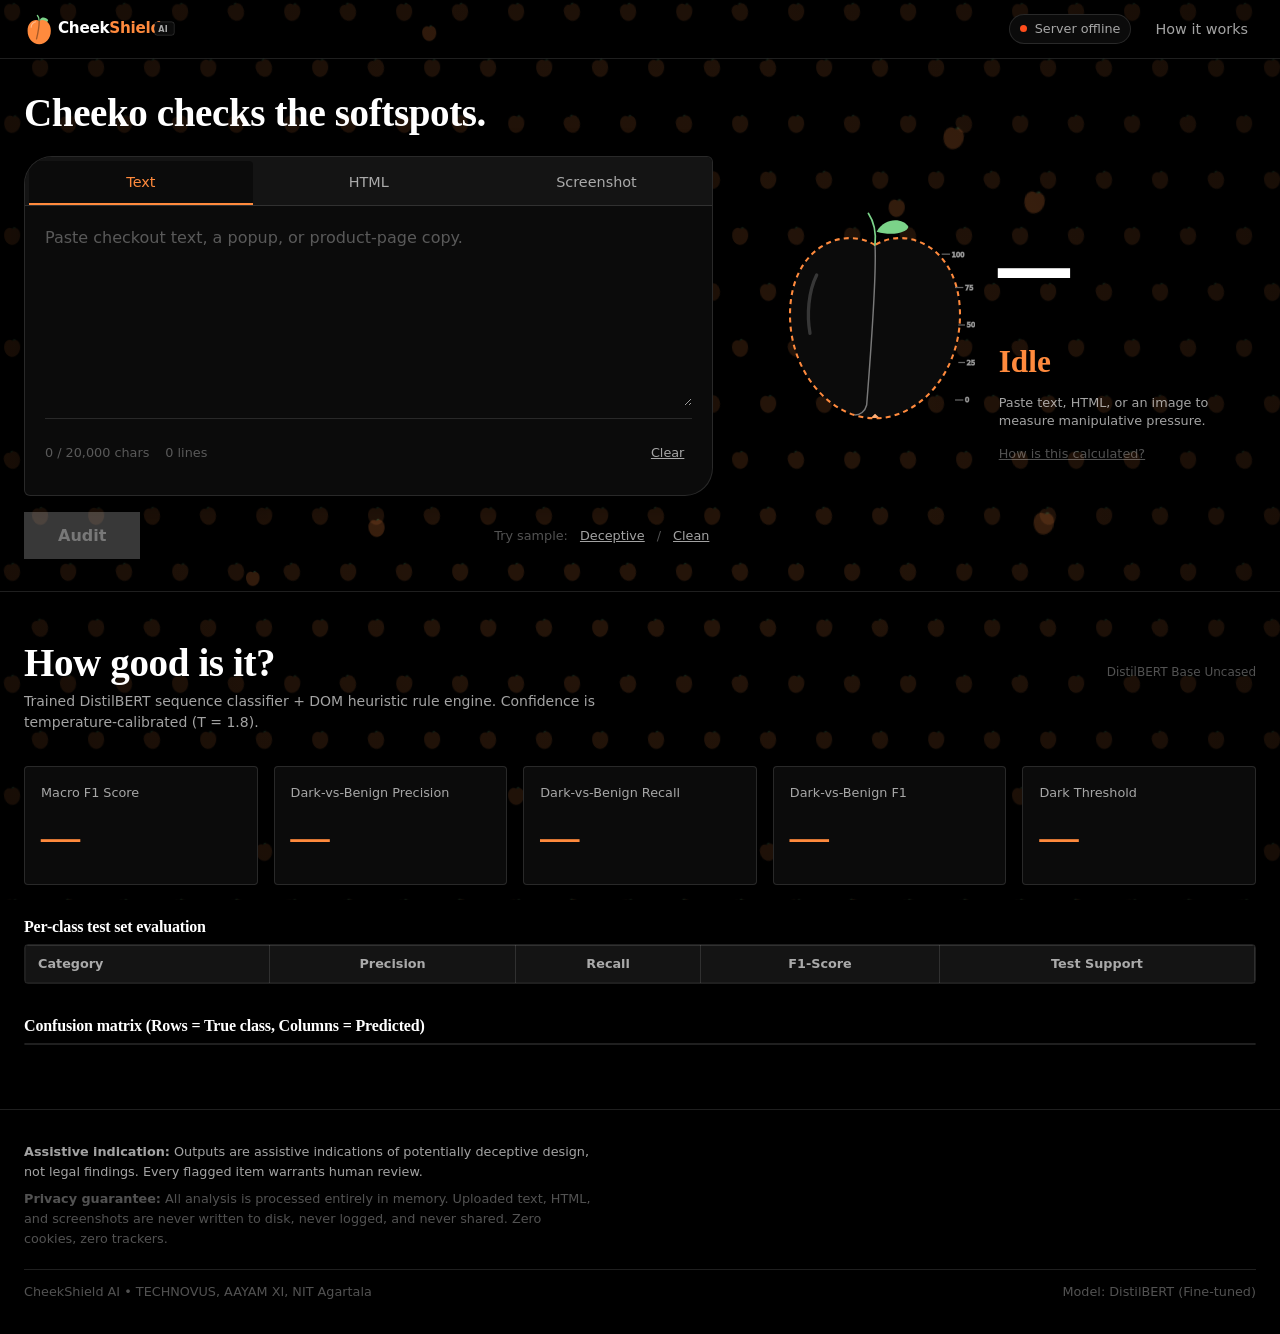
==== static/index.html @ dd9a79da "Initial commit: CheekShield AI" ====
<!DOCTYPE html>
<html lang="en">
<head>
  <meta charset="utf-8">
  <meta name="viewport" content="width=device-width, initial-scale=1">
  <title>CheekShield AI — Dark Pattern & Deceptive UI Auditor</title>
  <meta name="description" content="Audit e-commerce checkouts and interfaces for dark patterns with genuine ML and evidence-backed explainability.">

  <!-- Self-hosted CSS -->
  <link rel="stylesheet" href="css/tokens.css">
  <link rel="stylesheet" href="css/base.css">
  <link rel="stylesheet" href="css/layout.css">
  <link rel="stylesheet" href="css/components.css">
  <link rel="stylesheet" href="css/print.css" media="print">
</head>
<body>
  <!-- Animated Peach Field Background (Section 6.10) -->
  <canvas id="peachfield" aria-hidden="true"></canvas>

  <!-- Inline SVG Sprite for Offline Zero-Dependency Icons -->
  <svg xmlns="http://www.w3.org/2000/svg" style="display: none;" aria-hidden="true">
    <defs>
      <g id="glyph-urgency" viewBox="0 0 20 20" fill="none" stroke="currentColor" stroke-width="1.75" stroke-linecap="round" stroke-linejoin="round">
        <circle cx="10" cy="10" r="7.5" />
        <polyline points="10 6 10 10 13 12" />
      </g>
      <g id="glyph-scarcity" viewBox="0 0 20 20" fill="none" stroke="currentColor" stroke-width="1.75" stroke-linecap="round" stroke-linejoin="round">
        <path d="M5 4h10 M5 16h10 M6 4c0 4 4 6 4 6s4-2 4-6 M6 16c0-4 4-6 4-6s4 2 4 6" />
      </g>
      <g id="glyph-social-proof" viewBox="0 0 20 20" fill="none" stroke="currentColor" stroke-width="1.75" stroke-linecap="round" stroke-linejoin="round">
        <path d="M13 16v-1.5a2.5 2.5 0 0 0-2.5-2.5h-5A2.5 2.5 0 0 0 3 14.5V16" />
        <circle cx="8" cy="6.5" r="2.5" />
        <path d="M17 15v-1a2 2 0 0 0-1.5-1.9 M13.5 4.1a2 2 0 0 1 0 3.8" />
      </g>
      <g id="glyph-misdirection" viewBox="0 0 20 20" fill="none" stroke="currentColor" stroke-width="1.75" stroke-linecap="round" stroke-linejoin="round">
        <polyline points="13 4 17 4 17 8" />
        <path d="M17 4l-7 7" />
        <polyline points="3 11 3 16 8 16" />
        <path d="M3 16l6-6" />
      </g>
      <g id="glyph-preselected-choice" viewBox="0 0 20 20" fill="none" stroke="currentColor" stroke-width="1.75" stroke-linecap="round" stroke-linejoin="round">
        <rect x="3.5" y="3.5" width="13" height="13" rx="2.5" />
        <polyline points="7 10 9 12.5 13.5 7.5" />
      </g>
      <g id="glyph-disguised-ad" viewBox="0 0 20 20" fill="none" stroke="currentColor" stroke-width="1.75" stroke-linecap="round" stroke-linejoin="round">
        <path d="M16.5 9.5l-6-6H4v6.5l6 6 6.5-6.5z" />
        <circle cx="7" cy="7" r="1" fill="currentColor" />
      </g>
      <g id="glyph-other" viewBox="0 0 20 20" fill="none" stroke="currentColor" stroke-width="1.75" stroke-linecap="round" stroke-linejoin="round">
        <polygon points="10 3 17 16 3 16" />
        <line x1="10" y1="8" x2="10" y2="11.5" />
        <circle cx="10" cy="13.5" r="0.75" fill="currentColor" />
      </g>
      <g id="glyph-fallback" viewBox="0 0 20 20" fill="none" stroke="currentColor" stroke-width="1.75" stroke-linecap="round" stroke-linejoin="round">
        <circle cx="10" cy="10" r="7.5" />
        <path d="M8 8a2 2 0 1 1 3 1.7c-.5.4-.9.9-.9 1.8" />
        <circle cx="10" cy="14" r="0.75" fill="currentColor" />
      </g>
      <g id="glyph-leaf-tick" viewBox="0 0 20 20" fill="none" stroke="#7BD389" stroke-width="2.2" stroke-linecap="round" stroke-linejoin="round">
        <path d="M5 10.5l3.5 3.5 7-8" />
      </g>
      <g id="glyph-upload" viewBox="0 0 20 20" fill="none" stroke="currentColor" stroke-width="1.75" stroke-linecap="round" stroke-linejoin="round">
        <path d="M10 13V3m0 0L6.5 6.5M10 3l3.5 3.5" />
        <path d="M3.5 13v2.5a1.5 1.5 0 0 0 1.5 1.5h10a1.5 1.5 0 0 0 1.5-1.5V13" />
      </g>
      <g id="glyph-close" viewBox="0 0 20 20" fill="none" stroke="currentColor" stroke-width="1.75" stroke-linecap="round">
        <line x1="5" y1="5" x2="15" y2="15" />
        <line x1="15" y1="5" x2="5" y2="15" />
      </g>
    </defs>
  </svg>

  <div class="app-shell">
    <!-- Header -->
    <header class="site-header">
      <div class="container header-inner">
        <a href="/" class="logo-link" aria-label="CheekShield AI Home">
          <img src="assets/logo.svg" alt="CheekShield AI" class="logo-img" width="180" height="38">
        </a>
        <div class="header-meta">
          <div id="model-status-chip" class="status-chip warming" role="status" aria-live="polite">
            <span class="status-dot"></span>
            <span id="model-status-text">Checking model...</span>
          </div>
          <a href="#how-it-works" class="nav-link">How it works</a>
        </div>
      </div>
    </header>

    <!-- Main Content -->
    <main>
      <!-- Hero Section -->
      <section class="hero-section" aria-label="Dark pattern scanner">
        <div class="container hero-grid">
          <!-- Input Column (~58%) -->
          <div class="hero-input-col">
            <h1 class="hero-tagline">Cheeko checks the softspots.</h1>

            <!-- Input Slab (Peach-leaf radius) -->
            <div class="input-slab">
              <!-- Segmented Tabs -->
              <div class="tab-list" role="tablist" aria-label="Input formats">
                <button role="tab" id="tab-text" class="tab-btn" aria-selected="true" aria-controls="panel-text" tabindex="0">
                  Text
                </button>
                <button role="tab" id="tab-html" class="tab-btn" aria-selected="false" aria-controls="panel-html" tabindex="-1">
                  HTML
                </button>
                <button role="tab" id="tab-screenshot" class="tab-btn" aria-selected="false" aria-controls="panel-screenshot" tabindex="-1">
                  Screenshot
                </button>
              </div>

              <!-- Tab Panel: Text -->
              <div id="panel-text" class="tab-panel" role="tabpanel" aria-labelledby="tab-text">
                <label for="text-input" class="sr-only">Pasted checkout text</label>
                <textarea
                  id="text-input"
                  class="input-textarea"
                  placeholder="Paste checkout text, a popup, or product-page copy."
                  maxlength="20000"
                  aria-describedby="text-meta"
                ></textarea>
                <div class="slab-footer" id="text-meta">
                  <div class="slab-meta">
                    <span id="text-char-count">0 / 20,000 chars</span>
                    <span id="text-line-count">0 lines</span>
                  </div>
                  <button type="button" id="text-clear-btn" class="btn-clear" aria-label="Clear text input">Clear</button>
                </div>
              </div>

              <!-- Tab Panel: HTML -->
              <div id="panel-html" class="tab-panel" role="tabpanel" aria-labelledby="tab-html" hidden>
                <div class="file-upload-bar">
                  <label class="file-label-btn" for="html-file-input">
                    <svg class="icon"><use href="#glyph-upload" /></svg>
                    <span>Upload .html</span>
                  </label>
                  <input type="file" id="html-file-input" accept=".html,.htm" class="sr-only">
                  <span id="html-filename" class="file-chosen-name">No file selected</span>
                </div>
                <label for="html-input" class="sr-only">HTML markup</label>
                <textarea
                  id="html-input"
                  class="input-textarea font-mono"
                  placeholder="Paste raw checkout HTML or page DOM source."
                  aria-describedby="html-meta"
                ></textarea>
                <div class="slab-footer" id="html-meta">
                  <div class="slab-meta">
                    <span id="html-size-count">0 / 400 KB</span>
                  </div>
                  <button type="button" id="html-clear-btn" class="btn-clear" aria-label="Clear HTML input">Clear</button>
                </div>
              </div>

              <!-- Tab Panel: Screenshot -->
              <div id="panel-screenshot" class="tab-panel" role="tabpanel" aria-labelledby="tab-screenshot" hidden>
                <div id="dropzone" class="dropzone" tabindex="0" role="button" aria-label="Drop screenshot image here or click to choose">
                  <svg class="icon dropzone-icon"><use href="#glyph-upload" /></svg>
                  <div class="dropzone-text">Drop a screenshot here, paste with <kbd>Ctrl+V</kbd>, or click to browse</div>
                  <div class="dropzone-sub">PNG, JPEG, WEBP up to 8 MB</div>
                  <input type="file" id="screenshot-file-input" accept="image/png,image/jpeg,image/webp" class="sr-only">
                </div>

                <div id="screenshot-preview" class="screenshot-preview" hidden>
                  <img id="preview-img" src="" alt="Screenshot thumbnail" class="preview-thumb">
                  <div class="preview-info">
                    <span id="preview-name" class="preview-name">image.png</span>
                    <span id="preview-size" class="preview-size">1.2 MB</span>
                  </div>
                  <button type="button" id="remove-screenshot-btn" class="btn-clear" aria-label="Remove image">
                    <svg class="icon"><use href="#glyph-close" /></svg>
                  </button>
                </div>
              </div>
            </div>

            <!-- Action Row -->
            <div class="action-row">
              <div class="action-left">
                <!-- Audit Button with Cleft Notch -->
                <button type="button" id="btn-audit" class="btn-audit" disabled title="Add something to audit">
                  <span class="audit-wave" aria-hidden="true"></span>
                  <span class="btn-label" id="btn-audit-label">Audit</span>
                </button>
                <button type="button" id="btn-cancel" class="btn-cancel" hidden>Cancel</button>
              </div>

              <!-- Sample Buttons -->
              <div class="samples-bar">
                <span>Try sample:</span>
                <button type="button" id="sample-deceptive-btn" class="sample-link">Deceptive</button>
                <span>/</span>
                <button type="button" id="sample-clean-btn" class="sample-link">Clean</button>
              </div>
            </div>

            <!-- Input Error Banner (Section 10) -->
            <div id="input-error-banner" class="input-error-banner" hidden role="alert">
              <span id="input-error-text"></span>
            </div>
          </div>

          <!-- Cheekometer Column (~42%) -->
          <div class="hero-meter-col">
            <div class="meter-wrapper" id="meter-card">
              <!-- Peach SVG Container (Clickable Easter egg) -->
              <div class="meter-svg-container" id="meter-svg-box" role="meter" aria-valuenow="0" aria-valuemin="0" aria-valuemax="100" aria-label="Cheekometer Exposure Level: 0 percent (Fresh)">
                <svg id="meter-svg" class="meter-svg" viewBox="0 0 240 280">
                  <defs>
                    <!-- Clip path for fluid -->
                    <clipPath id="peach-clip">
                      <path d="M120 44 C 80 20, 18 48, 18 128 C 18 196, 66 252, 120 252 C 174 252, 222 196, 222 128 C 222 48, 160 20, 120 44 Z" />
                    </clipPath>
                    <!-- Vertical fluid gradient -->
                    <linearGradient id="fluid-grad" x1="0%" y1="0%" x2="0%" y2="100%">
                      <stop offset="0%" stop-color="#FFB784" />
                      <stop offset="50%" stop-color="#FF8A3D" />
                      <stop offset="100%" stop-color="#FF4D1C" />
                    </linearGradient>
                  </defs>

                  <!-- Fluid layer (clipped) -->
                  <g clip-path="url(#peach-clip)">
                    <!-- Background when empty/glass -->
                    <rect x="0" y="0" width="240" height="280" fill="#0B0B0B" />
                    <!-- Animated fluid paths injected here by meter.js -->
                    <g id="meter-fluid-group">
                      <path id="meter-wave-back" fill="#FF8A3D" opacity="0.5" d="M 0 280 L 240 280 Z" />
                      <path id="meter-wave-front" fill="url(#fluid-grad)" d="M 0 280 L 240 280 Z" />
                    </g>
                  </g>

                  <!-- Peach outline (dashed in idle, solid on result) -->
                  <path
                    id="meter-peach-outline"
                    d="M120 44 C 80 20, 18 48, 18 128 C 18 196, 66 252, 120 252 C 174 252, 222 196, 222 128 C 222 48, 160 20, 120 44 Z"
                    fill="none"
                    stroke="#FF8A3D"
                    stroke-width="2.5"
                    stroke-dasharray="6 5"
                  />

                  <!-- Measuring glass scale ticks on right edge -->
                  <g id="meter-scale-ticks" stroke="rgba(255,255,255,0.4)" stroke-width="1.5" font-family="system-ui, sans-serif" font-size="8" fill="rgba(255,255,255,0.5)">
                    <line x1="216" y1="230" x2="226" y2="230" /><text x="228" y="233">0</text>
                    <line x1="220" y1="185" x2="228" y2="185" /><text x="230" y="188">25</text>
                    <line x1="220" y1="140" x2="228" y2="140" /><text x="230" y="143">50</text>
                    <line x1="216" y1="95" x2="226" y2="95" /><text x="228" y="98">75</text>
                    <line x1="200" y1="55" x2="210" y2="55" /><text x="212" y="58">100</text>
                  </g>

                  <!-- Cleft Line (above fluid, 45% white) -->
                  <path
                    id="meter-cleft"
                    d="M120 44 C 122 80, 116 160, 110 236 C 108 244, 102 248, 96 248"
                    fill="none"
                    stroke="#FFFFFF"
                    stroke-width="1.75"
                    stroke-linecap="round"
                    opacity="0.45"
                  />

                  <!-- Stem and Leaf (Leaf is #7BD389) -->
                  <path d="M120 44 C 122 25, 116 12, 112 6" fill="none" stroke="#7BD389" stroke-width="2" stroke-linecap="round" />
                  <path d="M122 28 C 132 10, 154 12, 160 22 C 160 28, 142 34, 122 28 Z" fill="#7BD389" />

                  <!-- Gloss Arc at upper left (white ~18%) -->
                  <path d="M50 80 C 40 100, 38 128, 42 150" fill="none" stroke="#FFFFFF" stroke-width="4" stroke-linecap="round" opacity="0.18" />

                  <!-- Clean state tick (hidden by default) -->
                  <g id="meter-clean-tick" opacity="0">
                    <circle cx="120" cy="148" r="24" fill="#0B0B0B" stroke="#7BD389" stroke-width="2" />
                    <path d="M110 148 l7 7 l14 -14" fill="none" stroke="#7BD389" stroke-width="3" stroke-linecap="round" stroke-linejoin="round" />
                  </g>
                </svg>
              </div>

              <!-- Meter Data Side (Number, Band, Explainer) -->
              <div class="meter-data">
                <div class="meter-number-row">
                  <span id="meter-number" class="meter-number">&ndash;</span>
                  <span id="meter-percent-sign" class="meter-percent-sign" hidden>%</span>
                </div>
                <div id="meter-band" class="meter-band">Idle</div>
                <p id="meter-explainer" class="meter-explainer">Paste text, HTML, or an image to measure manipulative pressure.</p>
                <button type="button" id="meter-calc-toggle" class="meter-calc-link" aria-expanded="false" aria-controls="calc-popover">
                  How is this calculated?
                </button>
              </div>

              <!-- Calculation Popover (Section 7 Phase 3) -->
              <div id="calc-popover" class="calc-popover" hidden>
                <p>The Cheekometer adds up how much pressure the page puts on a shopper. Every flagged item counts by its risk and by how sure the check is. It rises quickly with the first few findings, then levels off.</p>
                <p style="margin-top: 6px;">Both DistilBERT model predictions and rule-based checks contribute. It is an index for comparing pages, not the probability that anything is illegal.</p>
              </div>
            </div>
          </div>
        </div>
      </section>

      <!-- Live region for screen readers (Section 7 Phase 3) -->
      <div id="a11y-status" class="sr-only" role="status" aria-live="polite"></div>

      <!-- Results Section (Reveals after audit) -->
      <section id="results-section" class="results-section" aria-label="Audit findings" hidden>
        <div class="container results-grid">
          <!-- Left Column: Receipt Tally Strip -->
          <div class="results-tally-col">
            <div id="receipt-strip" class="receipt-strip" aria-label="CheekShield Audit Receipt">
              <div class="receipt-top-band" aria-hidden="true"></div>
              <div class="receipt-body">
                <div class="receipt-header">
                  <img src="assets/logo.svg" alt="" class="receipt-logo" width="22" height="22">
                  <h3 class="receipt-title">CheekShield audit</h3>
                </div>
                <div class="receipt-row receipt-table-header">
                  <span class="col-item">Item</span>
                  <span class="leader" aria-hidden="true"></span>
                  <span class="col-qty">Qty</span>
                  <span class="col-risk">Risk</span>
                </div>
                <hr class="receipt-divider">

                <!-- Dynamic rows injected here -->
                <div id="receipt-category-rows"></div>

                <hr class="receipt-divider">
                <div class="receipt-row">
                  <span class="col-item">Flagged</span>
                  <span class="leader" aria-hidden="true"></span>
                  <span id="receipt-flagged-count" class="receipt-num">0</span>
                </div>
                <div class="receipt-row">
                  <span class="col-item">Checked &amp; fine</span>
                  <span class="leader" aria-hidden="true"></span>
                  <span id="receipt-checked-count" class="receipt-num">0</span>
                </div>
                <div class="receipt-row">
                  <span class="col-item">Routine pre-selections</span>
                  <span class="leader" aria-hidden="true"></span>
                  <span id="receipt-routine-count" class="receipt-num">0</span>
                </div>
                <div class="receipt-row">
                  <span class="col-item">Highest risk</span>
                  <span class="leader" aria-hidden="true"></span>
                  <span id="receipt-highest-risk" class="receipt-num">—</span>
                </div>
                <div class="receipt-row">
                  <span class="col-item">Input mode</span>
                  <span class="leader" aria-hidden="true"></span>
                  <span id="receipt-input-mode" class="receipt-num">Text</span>
                </div>
                <div class="receipt-row">
                  <span class="col-item">Analysis time</span>
                  <span class="leader" aria-hidden="true"></span>
                  <span id="receipt-elapsed-time" class="receipt-num">—</span>
                </div>

                <!-- Cheekometer Total Block -->
                <div class="receipt-total-block">
                  <div class="receipt-total-header">
                    <span class="receipt-total-label">Cheekometer</span>
                    <span id="receipt-exposure-val" class="receipt-total-number">0%</span>
                  </div>
                  <div id="receipt-exposure-band" class="receipt-total-band">Fresh</div>
                  <div class="receipt-gauge-track" aria-hidden="true">
                    <div id="receipt-gauge-fill" class="receipt-gauge-fill" style="width: 0%;"></div>
                  </div>
                </div>

                <!-- Disclaimer Stamp -->
                <div class="receipt-stamp-container">
                  <div class="receipt-stamp">Not a legal finding.</div>
                </div>

                <!-- Receipt Export Actions -->
                <div class="receipt-actions">
                  <button type="button" id="download-json-btn" class="receipt-btn receipt-btn-primary">Download JSON</button>
                  <div class="receipt-actions-sub">
                    <button type="button" id="save-pdf-btn" class="receipt-btn receipt-btn-secondary">Save as PDF</button>
                    <button type="button" id="copy-summary-btn" class="receipt-btn receipt-btn-secondary">Copy summary</button>
                  </div>
                </div>
                <div class="receipt-export-options" id="export-options">
                  <label class="receipt-checkbox-label">
                    <input type="checkbox" id="export-include-image" class="custom-receipt-checkbox" checked>
                    <span>Include image in JSON</span>
                  </label>
                </div>
              </div>
            </div>
          </div>

          <!-- Right Column: Evidence & Viewer -->
          <div class="results-evidence-col">
            <!-- Screenshot Viewer (when mode == screenshot) -->
            <div id="screenshot-viewer-container" class="screenshot-viewer-container" hidden>
              <!-- Populated by viewer.js in Phase 4 -->
            </div>

            <!-- Evidence Header & Controls -->
            <div class="evidence-header">
              <h2 class="evidence-title">What we found</h2>
              <div class="evidence-controls">
                <label for="evidence-filter" class="sr-only">Filter by source</label>
                <select id="evidence-filter" class="filter-select">
                  <option value="all">All evidence</option>
                  <option value="model">Model only</option>
                  <option value="rule">Rule only</option>
                </select>

                <label for="evidence-sort" class="sr-only">Sort findings</label>
                <select id="evidence-sort" class="sort-select">
                  <option value="risk">Sort by risk (High → Low)</option>
                  <option value="position">Sort by position</option>
                  <option value="score">Sort by confidence</option>
                </select>
              </div>
            </div>

            <!-- Category Filter Chips (Section 7 Phase 4) -->
            <div id="evidence-category-chips" class="category-chips-bar" hidden></div>

            <!-- Flagged Findings List -->
            <div id="evidence-list" class="evidence-list"></div>

            <!-- Routine Pre-selections (Muted, visible) -->
            <div id="routine-preselections-group" class="routine-group" hidden>
              <h3 style="font-size: 14px; color: var(--white-dim); margin-bottom: 8px;">Routine pre-selections (Benign convenience)</h3>
              <div id="routine-list" class="evidence-list"></div>
            </div>

            <!-- Checked & Fine (Collapsed details) -->
            <details id="checked-fine-details" class="checked-details" hidden>
              <summary id="checked-fine-summary" style="cursor: pointer; padding: 10px; background: var(--ink-1); border: 1px solid var(--hairline); border-radius: var(--radius-sm); font-size: 13px; color: var(--white-dim);">
                Checked and fine (0)
              </summary>
              <div id="checked-fine-list" class="evidence-list" style="margin-top: 10px;"></div>
            </details>

            <!-- Clean State Display (Mandatory Section 7 Phase 4) -->
            <div id="clean-state-box" class="clean-state-box" hidden>
              <div class="clean-icon-wrap">
                <svg class="icon" style="width: 28px; height: 28px;"><use href="#glyph-leaf-tick" /></svg>
              </div>
              <h3 class="clean-title">Fresh. No manipulation found.</h3>
              <p class="clean-sub">
                No deceptive patterns, countdown pressure, or hidden add-ons were detected in this input.
                This is not a guarantee. Hidden checkout steps and dynamic backend pricing cannot be seen from this snippet.
              </p>
            </div>
          </div>
        </div>
      </section>

      <!-- Model Panel Section ("How good is it?" Section 7 Phase 5) -->
      <section id="how-it-works" class="model-section" aria-label="Model evaluation">
        <div class="container model-panel">
          <div class="model-header">
            <div>
              <h2 class="model-title">How good is it?</h2>
              <p style="font-size: 14px; color: var(--white-dim); margin-top: 4px;">
                Trained DistilBERT sequence classifier + DOM heuristic rule engine. Confidence is temperature-calibrated (<span id="meta-temp">T = 1.8</span>).
              </p>
            </div>
            <div id="model-chip-badge" style="font-size: 12px; color: var(--white-faint);">
              DistilBERT Base Uncased
            </div>
          </div>

          <!-- Headline Metrics Cards -->
          <div class="model-metrics-grid">
            <div class="metric-card">
              <span class="metric-card-label">Macro F1 Score</span>
              <span id="metric-macro-f1" class="metric-card-val">—</span>
            </div>
            <div class="metric-card">
              <span class="metric-card-label">Dark-vs-Benign Precision</span>
              <span id="metric-binary-precision" class="metric-card-val">—</span>
            </div>
            <div class="metric-card">
              <span class="metric-card-label">Dark-vs-Benign Recall</span>
              <span id="metric-binary-recall" class="metric-card-val">—</span>
            </div>
            <div class="metric-card">
              <span class="metric-card-label">Dark-vs-Benign F1</span>
              <span id="metric-binary-f1" class="metric-card-val">—</span>
            </div>
            <div class="metric-card">
              <span class="metric-card-label">Dark Threshold</span>
              <span id="metric-dark-threshold" class="metric-card-val">—</span>
            </div>
          </div>

          <!-- Per-Class Metrics Table -->
          <div>
            <h3 style="font-size: 16px; margin-bottom: 8px;">Per-class test set evaluation</h3>
            <div class="matrix-container">
              <table class="matrix-table" id="per-class-table">
                <thead>
                  <tr>
                    <th style="text-align: left;">Category</th>
                    <th>Precision</th>
                    <th>Recall</th>
                    <th>F1-Score</th>
                    <th>Test Support</th>
                  </tr>
                </thead>
                <tbody id="per-class-tbody">
                  <!-- Injected by model-panel.js -->
                </tbody>
              </table>
            </div>
          </div>

          <!-- Confusion Matrix Heatmap -->
          <div>
            <h3 style="font-size: 16px; margin-bottom: 8px;">Confusion matrix (Rows = True class, Columns = Predicted)</h3>
            <div class="matrix-container" id="confusion-matrix-box">
              <!-- Rendered dynamically by model-panel.js -->
            </div>
          </div>
        </div>
      </section>
    </main>

    <!-- Footer (Section 2 Rule G, H; Section 6.5) -->
    <footer class="site-footer">
      <div class="container footer-inner">
        <p class="footer-disclaimer">
          <strong>Assistive indication:</strong> Outputs are assistive indications of potentially deceptive design, not legal findings. Every flagged item warrants human review.
        </p>
        <p class="footer-privacy">
          <strong>Privacy guarantee:</strong> All analysis is processed entirely in memory. Uploaded text, HTML, and screenshots are never written to disk, never logged, and never shared. Zero cookies, zero trackers.
        </p>
        <div class="footer-bottom">
          <span>CheekShield AI &bull; TECHNOVUS, AAYAM XI, NIT Agartala</span>
          <span id="footer-model-version">Model: DistilBERT (Fine-tuned)</span>
        </div>
      </div>
    </footer>
  </div>

  <!-- Entry Script (ES Modules, Zero Build Step) -->
  <script type="module" src="js/main.js"></script>
</body>
</html>
---- static/css/tokens.css ----
/* CheekShield AI — Design Tokens (Section 6) */

@font-face {
  font-family: "DM Mono";
  font-style: normal;
  font-weight: 400;
  font-display: swap;
  src: local("DM Mono Regular"), local("DMMono-Regular"), local("DM Mono");
}
@font-face {
  font-family: "DM Mono";
  font-style: normal;
  font-weight: 500;
  font-display: swap;
  src: local("DM Mono Medium"), local("DMMono-Medium");
}

:root {
  /* Palette — strictly white, orange, black, ink, leaf (Section 6.2) */
  --black: #000000;
  --ink-1: #0B0B0B;
  --ink-2: #141414;
  --white: #FFFFFF;
  --white-dim: rgba(255, 255, 255, 0.64);
  --white-faint: rgba(255, 255, 255, 0.32);
  --hairline: rgba(255, 255, 255, 0.12);
  --hairline-strong: rgba(255, 255, 255, 0.22);

  --peach: #FF8A3D;
  --peach-soft: #FFB784;
  --peach-hot: #FF4D1C;
  --peach-glow: rgba(255, 138, 61, 0.16);

  /* Leaf green is ONLY for peach leaf on logo & meter, and clean state tick */
  --leaf: #7BD389;

  /* Typography (Section 6.3) */
  --font-display: "Fraunces", Georgia, serif;
  --font-body: "Figtree", system-ui, -apple-system, BlinkMacSystemFont, "Segoe UI", Roboto, sans-serif;
  --font-mono: "DM Mono", ui-monospace, SFMono-Regular, Menlo, Consolas, monospace;

  /* Type scale (Major Third 1.25) */
  --text-xs: 0.8rem;
  --text-sm: 0.9rem;
  --text-base: 1rem;
  --text-md: 1.25rem;
  --text-lg: 1.563rem;
  --text-xl: 1.953rem;
  --text-2xl: 2.441rem;
  --text-3xl: 3.052rem;
  --meter-number: clamp(4.5rem, 11vw, 9rem);

  /* Spacing */
  --space-1: 4px;
  --space-2: 8px;
  --space-3: 12px;
  --space-4: 16px;
  --space-5: 20px;
  --space-6: 24px;
  --space-8: 32px;
  --space-10: 40px;
  --space-12: 48px;
  --space-16: 64px;

  /* Radius language (Section 6.6) */
  --radius-leaf: 28px 6px 28px 6px;
  --radius-leaf-alt: 6px 28px 6px 28px;
  --radius-sm: 4px;
  --radius-md: 8px;

  /* Transitions */
  --motion-fast: 150ms cubic-bezier(0.2, 0, 0, 1);
  --motion-base: 250ms cubic-bezier(0.2, 0, 0, 1);
  --motion-spring: 600ms cubic-bezier(0.34, 1.56, 0.64, 1);
}

@media (prefers-reduced-motion: reduce) {
  :root {
    --motion-fast: 0ms !important;
    --motion-base: 0ms !important;
    --motion-spring: 0ms !important;
  }
}
---- static/css/base.css ----
/* CheekShield AI — Base & Reset */

*, *::before, *::after {
  box-sizing: border-box;
  margin: 0;
  padding: 0;
}

html {
  font-size: 16px;
  background-color: var(--black);
  color: var(--white);
  color-scheme: dark;
  -webkit-text-size-adjust: 100%;
  -webkit-font-smoothing: antialiased;
  -moz-osx-font-smoothing: grayscale;
  scroll-behavior: smooth;
}

html, body {
  width: 100%;
  max-width: 100vw;
  overflow-x: hidden;
}

body {
  font-family: var(--font-body);
  font-size: var(--text-base);
  line-height: 1.55;
  background-color: var(--black);
  color: var(--white);
  min-height: 100vh;
  position: relative;
}

/* Background canvas */
#peachfield {
  position: fixed;
  inset: 0;
  width: 100vw;
  height: 100vh;
  pointer-events: none;
  z-index: 0;
}

/* Page content wrapper sits above canvas */
.app-shell {
  position: relative;
  z-index: 1;
  min-height: 100vh;
  display: flex;
  flex-direction: column;
}

/* Typography styles */
h1, h2, h3, h4, .font-display {
  font-family: var(--font-display);
  font-weight: 700;
  line-height: 1.2;
  letter-spacing: -0.01em;
  font-variation-settings: "SOFT" 100, "WONK" 0, "opsz" 36;
}

p, ul, ol {
  max-width: 70ch;
}

a {
  color: var(--peach);
  text-decoration: none;
  transition: opacity var(--motion-fast);
}

a:hover {
  text-decoration: underline;
}

button {
  font-family: inherit;
  font-size: inherit;
  cursor: pointer;
  border: none;
  background: none;
  color: inherit;
}

input, textarea, select {
  font-family: inherit;
  font-size: inherit;
  color: inherit;
  background: transparent;
  border: 1px solid var(--hairline);
}

/* Focus styles: 2px peach ring with 2px white offset (Section 7 Phase 1) */
:focus-visible {
  outline: 2px solid var(--peach);
  outline-offset: 2px;
}

/* Accessible hidden */
.sr-only {
  position: absolute;
  width: 1px;
  height: 1px;
  padding: 0;
  margin: -1px;
  overflow: hidden;
  clip: rect(0, 0, 0, 0);
  white-space: nowrap;
  border: 0;
}

/* Icons */
.icon {
  display: inline-block;
  width: 1.25rem;
  height: 1.25rem;
  stroke-width: 1.75;
  stroke: currentColor;
  fill: none;
  vertical-align: -0.15em;
  flex-shrink: 0;
}
---- static/css/layout.css ----
/* CheekShield AI — Layout & Breakpoints (Section 6.5, 8) */

.container {
  width: 100%;
  max-width: 1320px;
  margin-left: auto;
  margin-right: auto;
  padding-left: var(--space-6);
  padding-right: var(--space-6);
  min-width: 0;
  box-sizing: border-box;
}

.hero-grid, .results-grid, .model-panel {
  min-width: 0;
}

/* Header */
.site-header {
  padding-top: calc(var(--space-3) + env(safe-area-inset-top, 0px));
  padding-bottom: var(--space-3);
  border-bottom: 1px solid var(--hairline);
  position: relative;
  z-index: 10;
}

.header-inner {
  display: flex;
  align-items: center;
  justify-content: space-between;
  gap: var(--space-4);
}

.logo-link {
  display: flex;
  align-items: center;
  gap: var(--space-2);
  text-decoration: none;
}

.logo-img {
  height: 34px;
  width: auto;
  display: block;
}

.header-meta {
  display: flex;
  align-items: center;
  gap: var(--space-4);
}

/* Status chip */
.status-chip {
  display: inline-flex;
  align-items: center;
  gap: var(--space-2);
  padding: 4px 10px;
  border-radius: 9999px;
  font-size: var(--text-xs);
  font-weight: 500;
  background: var(--ink-1);
  border: 1px solid var(--hairline);
  color: var(--white-dim);
}

.status-dot {
  width: 7px;
  height: 7px;
  border-radius: 50%;
  background-color: var(--peach);
}

.status-chip.ready .status-dot {
  background-color: var(--leaf);
}

.status-chip.warming .status-dot {
  background-color: var(--peach);
  animation: pulse-dot 1.4s ease-in-out infinite;
}

.status-chip.error .status-dot {
  background-color: var(--peach-hot);
}

@keyframes pulse-dot {
  0%, 100% { opacity: 1; transform: scale(1); }
  50% { opacity: 0.4; transform: scale(0.85); }
}

.nav-link {
  font-size: var(--text-sm);
  color: var(--white-dim);
  text-decoration: none;
  padding: 4px 8px;
}

.nav-link:hover {
  color: var(--white);
  text-decoration: none;
}

/* Hero Section */
.hero-section {
  padding-top: var(--space-8);
  padding-bottom: var(--space-8);
}

.hero-grid {
  display: grid;
  grid-template-columns: minmax(0, 1.35fr) minmax(0, 1fr);
  gap: var(--space-8);
  align-items: center;
}

.hero-input-col {
  display: flex;
  flex-direction: column;
  gap: var(--space-4);
}

.hero-meter-col {
  display: flex;
  flex-direction: column;
  align-items: center;
  justify-content: center;
}

.hero-tagline {
  font-size: clamp(1.4rem, 3.2vw, var(--text-2xl));
  font-weight: 700;
  margin-bottom: var(--space-1);
  color: var(--white);
  line-height: 1.15;
}

/* Results Section (appears after first audit) */
.results-section {
  padding-top: var(--space-8);
  padding-bottom: var(--space-12);
  border-top: 1px solid var(--hairline);
}

.results-section[hidden] {
  display: none !important;
}

.results-grid {
  display: grid;
  grid-template-columns: 320px minmax(0, 1fr);
  gap: var(--space-8);
  align-items: start;
}

.results-tally-col {
  position: sticky;
  top: var(--space-6);
}

.results-evidence-col {
  display: flex;
  flex-direction: column;
  gap: var(--space-8);
}

/* Model Panel Section ("How good is it?") */
.model-section {
  padding-top: var(--space-12);
  padding-bottom: var(--space-16);
  border-top: 1px solid var(--hairline);
}

/* Footer */
.site-footer {
  margin-top: auto;
  padding-top: var(--space-8);
  padding-bottom: var(--space-8);
  border-top: 1px solid var(--hairline);
  background: var(--black);
  font-size: var(--text-xs);
  color: var(--white-dim);
}

.footer-inner {
  display: flex;
  flex-direction: column;
  gap: var(--space-2);
}

.footer-disclaimer {
  color: var(--white-dim);
}

.footer-privacy {
  color: var(--white-faint);
}

.footer-bottom {
  display: flex;
  align-items: center;
  justify-content: space-between;
  margin-top: var(--space-3);
  padding-top: var(--space-3);
  border-top: 1px solid var(--hairline);
  color: var(--white-faint);
}

/* Breakpoints */

/* Tablet (760px to 1099px) */
@media (max-width: 1099px) {
  .hero-grid {
    grid-template-columns: 1.2fr 0.9fr;
    gap: var(--space-6);
  }

  .results-grid {
    grid-template-columns: 1fr;
  }

  .results-tally-col {
    position: static;
  }
}

/* Mobile (Under 760px) */
@media (max-width: 759px) {
  body {
    width: 100%;
    max-width: 100vw;
  }

  .container {
    padding-left: var(--space-4);
    padding-right: var(--space-4);
    width: 100%;
    max-width: 100%;
    box-sizing: border-box;
  }

  .site-header {
    padding-top: calc(var(--space-2) + env(safe-area-inset-top, 0px));
    padding-bottom: var(--space-2);
  }

  .header-inner {
    display: flex;
    align-items: center;
    justify-content: space-between;
    gap: var(--space-2);
  }

  .logo-img {
    height: 26px;
    width: auto;
  }

  .status-chip {
    padding: 3px 8px;
    font-size: 11px;
  }

  .nav-link {
    display: none; /* Accessible in footer */
  }

  .hero-section {
    padding-top: var(--space-3);
    padding-bottom: var(--space-4);
  }

  .hero-tagline {
    font-size: 1.6rem;
    line-height: 1.2;
    word-break: break-word;
  }

  .hero-grid {
    grid-template-columns: 100%;
    gap: var(--space-6);
  }

  .hero-meter-col {
    order: 2;
    margin-top: var(--space-2);
    width: 100%;
  }

  .hero-input-col {
    order: 1;
    width: 100%;
  }

  .results-grid {
    grid-template-columns: 100%;
    gap: var(--space-6);
  }

  .footer-bottom {
    flex-direction: column;
    align-items: flex-start;
    gap: var(--space-2);
  }
}
---- static/css/components.css ----
/* CheekShield AI — Components */

/* ==========================================================================
   Input Slab (Section 6.6: Peach-leaf radius, solid #0B0B0B)
   ========================================================================== */
.input-slab {
  background: var(--ink-1);
  border: 1px solid var(--hairline);
  border-radius: var(--radius-leaf);
  overflow: hidden;
  box-shadow: 0 8px 32px rgba(0, 0, 0, 0.4);
}

/* Segmented Tabs (Section 7 Phase 2) */
.tab-list {
  display: flex;
  background: var(--ink-2);
  border-bottom: 1px solid var(--hairline);
  padding: var(--space-1) var(--space-1) 0;
  gap: var(--space-1);
}

.tab-btn {
  flex: 1 1 0;
  min-width: 0;
  min-height: 44px;
  display: inline-flex;
  align-items: center;
  justify-content: center;
  padding: var(--space-2) var(--space-2);
  font-size: var(--text-sm);
  font-weight: 500;
  color: var(--white-dim);
  text-align: center;
  border-bottom: 2px solid transparent;
  transition: color var(--motion-fast), border-color var(--motion-fast);
  white-space: nowrap;
  overflow: hidden;
  text-overflow: ellipsis;
}

.tab-btn:hover {
  color: var(--white);
}

.tab-btn[aria-selected="true"] {
  color: var(--peach);
  border-bottom-color: var(--peach);
  background: var(--ink-1);
  border-radius: var(--radius-sm) var(--radius-sm) 0 0;
}

/* Tab Panels */
.tab-panel {
  padding: var(--space-5);
  display: flex;
  flex-direction: column;
  gap: var(--space-3);
  min-height: 240px;
}

.tab-panel[hidden] {
  display: none !important;
}

/* Textarea for Text and HTML modes */
.input-textarea {
  width: 100%;
  height: 180px;
  background: transparent;
  border: none;
  resize: vertical;
  color: var(--white);
  font-family: inherit;
  font-size: 16px; /* Prevents iOS auto-zoom (Section 7 Phase 7) */
  line-height: 1.5;
  outline: none;
}

.input-textarea::placeholder {
  color: var(--white-faint);
}

.input-textarea.font-mono {
  font-family: var(--font-mono);
  font-size: 16px; /* Prevents iOS auto-zoom */
}

/* Slab footer with counts and clear button */
.slab-footer {
  display: flex;
  align-items: center;
  justify-content: space-between;
  padding-top: var(--space-3);
  border-top: 1px solid var(--hairline);
  font-size: var(--text-xs);
  color: var(--white-faint);
}

.slab-meta {
  display: flex;
  gap: var(--space-4);
  align-items: center;
}

.btn-clear {
  color: var(--white-dim);
  text-decoration: underline;
  min-height: 44px;
  min-width: 44px;
  display: inline-flex;
  align-items: center;
  justify-content: center;
  padding: 4px 8px;
}

.btn-clear:hover {
  color: var(--peach);
}

/* File chooser & HTML upload */
.file-upload-bar {
  display: flex;
  align-items: center;
  gap: var(--space-3);
  padding: var(--space-2) 0;
}

.file-label-btn {
  display: inline-flex;
  align-items: center;
  gap: var(--space-2);
  min-height: 44px;
  padding: var(--space-2) var(--space-4);
  background: var(--ink-2);
  border: 1px solid var(--hairline);
  border-radius: var(--radius-sm);
  font-size: var(--text-xs);
  font-weight: 500;
  color: var(--white);
  cursor: pointer;
  transition: border-color var(--motion-fast);
}

.file-label-btn:hover {
  border-color: var(--peach);
}

/* Screenshot Dropzone */
.dropzone {
  border: 2px dashed var(--hairline);
  border-radius: var(--radius-md);
  padding: var(--space-8) var(--space-4);
  display: flex;
  flex-direction: column;
  align-items: center;
  justify-content: center;
  text-align: center;
  gap: var(--space-3);
  cursor: pointer;
  transition: border-color var(--motion-fast), background-color var(--motion-fast);
  min-height: 180px;
}

.dropzone:hover, .dropzone.dragover {
  border-color: var(--peach);
  background: var(--peach-glow);
}

.dropzone-icon {
  width: 32px;
  height: 32px;
  stroke: var(--peach);
}

.dropzone-text {
  font-size: var(--text-sm);
  color: var(--white-dim);
}

.dropzone-sub {
  font-size: var(--text-xs);
  color: var(--white-faint);
}

/* Screenshot preview */
.screenshot-preview {
  display: flex;
  align-items: center;
  gap: var(--space-4);
  background: var(--ink-2);
  border: 1px solid var(--hairline);
  border-radius: var(--radius-md);
  padding: var(--space-3);
}

.preview-thumb {
  max-width: 90px;
  max-height: 70px;
  object-fit: cover;
  border-radius: var(--radius-sm);
  border: 1px solid var(--hairline);
}

.preview-info {
  flex: 1;
  font-size: var(--text-xs);
  display: flex;
  flex-direction: column;
  gap: 2px;
}

.preview-name {
  font-weight: 600;
  color: var(--white);
  word-break: break-all;
}

.preview-size {
  color: var(--white-faint);
}

/* Action row: Audit Button + Samples */
.action-row {
  display: flex;
  align-items: center;
  justify-content: space-between;
  gap: var(--space-4);
  flex-wrap: wrap;
}

.action-left {
  display: flex;
  align-items: center;
  gap: var(--space-3);
}

/* Audit Button (Section 6.6)
   Solid orange block, cleft notch in top edge, bold black text, squish on active */
.btn-audit {
  position: relative;
  display: inline-flex;
  align-items: center;
  justify-content: center;
  padding: 14px 34px;
  background-color: var(--peach);
  color: var(--black);
  font-weight: 700;
  font-size: var(--text-base);
  border: none;
  /* Cleft notch via clip-path: dip in center of top edge */
  clip-path: polygon(
    0% 0%,
    43% 0%,
    50% 6px,
    57% 0%,
    100% 0%,
    100% 100%,
    0% 100%
  );
  overflow: hidden;
  transition: transform var(--motion-fast), background-color var(--motion-fast);
  cursor: pointer;
  user-select: none;
}

.btn-audit:hover:not(:disabled) {
  background-color: var(--peach-soft);
}

.btn-audit:active:not(:disabled) {
  transform: scaleY(0.96);
}

.btn-audit:disabled {
  background-color: var(--hairline-strong);
  color: var(--white-faint);
  cursor: not-allowed;
  clip-path: none;
}

/* Wave fill while auditing */
.btn-audit .audit-wave {
  position: absolute;
  inset: 0;
  background: var(--peach-hot);
  transform: translateX(-100%);
  transition: transform 1.2s ease-in-out;
  pointer-events: none;
  z-index: 1;
}

.btn-audit.auditing .audit-wave {
  transform: translateX(0);
  animation: wave-pulse 1.5s infinite;
}

.btn-audit .btn-label {
  position: relative;
  z-index: 2;
}

@keyframes wave-pulse {
  0% { opacity: 0.8; }
  50% { opacity: 1; }
  100% { opacity: 0.8; }
}

.btn-cancel {
  font-size: var(--text-xs);
  color: var(--white-dim);
  text-decoration: underline;
  cursor: pointer;
}

/* Samples links */
.samples-bar {
  display: flex;
  align-items: center;
  gap: var(--space-2);
  font-size: var(--text-xs);
  color: var(--white-faint);
}

.sample-link {
  color: var(--white-dim);
  text-decoration: underline;
  cursor: pointer;
  background: none;
  border: none;
  font-size: inherit;
  min-height: 44px;
  display: inline-flex;
  align-items: center;
  padding: 0 4px;
}

.sample-link:hover {
  color: var(--peach);
}

/* Input Error Banner (Section 10) */
.input-error-banner {
  padding: var(--space-3) var(--space-4);
  background: rgba(255, 77, 28, 0.12);
  border: 1px solid var(--peach-hot);
  border-radius: var(--radius-sm);
  font-size: var(--text-xs);
  color: var(--white);
  line-height: 1.4;
  margin-top: var(--space-2);
}

.input-error-banner[hidden] {
  display: none !important;
}

/* ==========================================================================
   Cheekometer (Section 6.1, Section 7 Phase 3)
   ========================================================================== */
.meter-wrapper {
  display: flex;
  align-items: center;
  gap: var(--space-6);
  padding: var(--space-4);
  position: relative;
  max-width: 100%;
}

.meter-svg-container {
  width: 200px;
  height: 240px;
  position: relative;
  flex-shrink: 0;
  cursor: pointer;
}

.meter-svg {
  width: 100%;
  height: 100%;
  display: block;
}

/* Easter egg wobble on click */
.meter-svg-container.wobble {
  animation: cheeko-wobble 0.6s ease;
}

@keyframes cheeko-wobble {
  0% { transform: scale(1) rotate(0deg); }
  25% { transform: scale(1.08, 0.92) rotate(-5deg); }
  50% { transform: scale(0.94, 1.06) rotate(4deg); }
  75% { transform: scale(1.02, 0.98) rotate(-2deg); }
  100% { transform: scale(1) rotate(0deg); }
}

.meter-data {
  display: flex;
  flex-direction: column;
  gap: var(--space-2);
  min-width: 0;
}

.meter-number-row {
  display: flex;
  align-items: baseline;
  line-height: 1;
}

.meter-number {
  font-family: var(--font-display);
  font-size: var(--meter-number);
  font-weight: 700;
  color: var(--white);
  letter-spacing: -0.04em;
  font-variation-settings: "SOFT" 100, "WONK" 0, "opsz" 72;
  line-height: 1;
}

.meter-percent-sign {
  font-family: var(--font-display);
  font-size: calc(var(--meter-number) * 0.4);
  font-weight: 700;
  color: var(--peach);
  margin-left: var(--space-1);
}

.meter-band {
  font-family: var(--font-display);
  font-size: var(--text-xl);
  font-weight: 700;
  color: var(--peach);
}

.meter-explainer {
  font-size: var(--text-xs);
  color: var(--white-dim);
  max-width: 28ch;
  line-height: 1.4;
}

.meter-calc-link {
  font-size: var(--text-xs);
  color: var(--white-faint);
  text-decoration: underline;
  cursor: pointer;
  margin-top: var(--space-2);
  background: none;
  border: none;
  text-align: left;
}

.meter-calc-link:hover {
  color: var(--peach);
}

/* Meter analyzing state — loading message in band area */
.meter-band.loading-msg {
  font-size: var(--text-sm);
  font-weight: 500;
  color: var(--white-dim);
  font-family: var(--font-body);
}

/* Meter error band colour */
.meter-band.error-band {
  color: var(--peach-hot);
}

/* Meter spring transition for reduced motion */
@media (prefers-reduced-motion: reduce) {
  .meter-svg-container.wobble {
    animation: none;
  }
}

/* Calculation popover */
.calc-popover {
  position: absolute;
  top: 100%;
  left: 0;
  right: 0;
  background: var(--ink-1);
  border: 1px solid var(--hairline-strong);
  border-radius: var(--radius-md);
  padding: var(--space-4);
  font-size: var(--text-xs);
  color: var(--white-dim);
  line-height: 1.5;
  box-shadow: 0 12px 32px rgba(0, 0, 0, 0.6);
  z-index: 20;
}

.calc-popover[hidden] {
  display: none !important;
}

/* ==========================================================================
   Receipt Tally (Section 6.7: White paper strip, DM Mono)
   ========================================================================== */
.receipt-strip {
  background: var(--white);
  color: var(--black);
  font-family: var(--font-mono);
  font-size: 12px;
  line-height: 1.45;
  border-radius: var(--radius-leaf-alt);
  position: relative;
  outline: 1px solid rgba(255, 138, 61, 0.35);
  box-shadow: 0 0 0 1px rgba(255, 138, 61, 0.2), 0 12px 32px rgba(255, 138, 61, 0.12), 0 8px 24px rgba(0, 0, 0, 0.45);
  transform-origin: top center;
  overflow: hidden;
  clip-path: polygon(
    0% 0%, 100% 0%, 100% calc(100% - 10px),
    97.5% 100%, 95% calc(100% - 10px), 92.5% 100%, 90% calc(100% - 10px),
    87.5% 100%, 85% calc(100% - 10px), 82.5% 100%, 80% calc(100% - 10px),
    77.5% 100%, 75% calc(100% - 10px), 72.5% 100%, 70% calc(100% - 10px),
    67.5% 100%, 65% calc(100% - 10px), 62.5% 100%, 60% calc(100% - 10px),
    57.5% 100%, 55% calc(100% - 10px), 52.5% 100%, 50% calc(100% - 10px),
    47.5% 100%, 45% calc(100% - 10px), 42.5% 100%, 40% calc(100% - 10px),
    37.5% 100%, 35% calc(100% - 10px), 32.5% 100%, 30% calc(100% - 10px),
    27.5% 100%, 25% calc(100% - 10px), 22.5% 100%, 20% calc(100% - 10px),
    17.5% 100%, 15% calc(100% - 10px), 12.5% 100%, 10% calc(100% - 10px),
    7.5% 100%, 5% calc(100% - 10px), 2.5% 100%, 0% calc(100% - 10px)
  );
}

.receipt-top-band {
  height: 6px;
  background: var(--peach);
  width: 100%;
}

.receipt-body {
  padding: var(--space-4) var(--space-5) 28px;
}

/* Print animation */
.receipt-strip.printing {
  animation: receipt-print 700ms steps(8, end) forwards;
}

@keyframes receipt-print {
  0% { transform: translateY(-40px); opacity: 0; }
  100% { transform: translateY(0); opacity: 1; }
}

.receipt-header {
  display: flex;
  align-items: center;
  justify-content: center;
  gap: var(--space-2);
  margin-bottom: var(--space-3);
}

.receipt-title {
  font-family: var(--font-display);
  font-size: 1.25rem;
  font-weight: 700;
  color: var(--black);
  margin: 0;
  line-height: 1.2;
}

.receipt-logo {
  width: 22px;
  height: 22px;
  display: block;
}

.receipt-divider {
  border: none;
  border-top: 1px dashed rgba(0, 0, 0, 0.35);
  margin: var(--space-2) 0;
}

.receipt-table-header {
  font-size: 11px;
  font-weight: 600;
  color: #595959;
}

.receipt-row {
  display: flex;
  align-items: center;
  padding: 3px 0;
  font-size: 12px;
  font-variant-numeric: tabular-nums;
  color: var(--black);
}

.receipt-row .col-item {
  flex: 1;
  text-align: left;
  white-space: nowrap;
  overflow: hidden;
  text-overflow: ellipsis;
  display: inline-flex;
  align-items: center;
}

.receipt-row .col-qty {
  width: 30px;
  text-align: right;
  font-variant-numeric: tabular-nums;
  flex-shrink: 0;
}

.receipt-row .col-risk {
  width: 44px;
  text-align: right;
  margin-left: 6px;
  display: inline-flex;
  justify-content: flex-end;
  align-items: center;
  flex-shrink: 0;
}

.receipt-row .receipt-num {
  font-variant-numeric: tabular-nums;
  font-weight: 600;
}

.receipt-row.dimmed {
  color: #595959; /* 4.5:1+ contrast on white */
}

.receipt-row.dimmed .col-qty,
.receipt-row.dimmed .col-risk {
  color: #595959;
}

.receipt-row.dimmed .leader {
  border-bottom-color: rgba(0, 0, 0, 0.15);
}

.receipt-row.non-zero {
  font-weight: 600;
  color: var(--black);
}

.receipt-pip {
  display: inline-block;
  width: 6px;
  height: 6px;
  border-radius: 50%;
  background: var(--peach);
  margin-right: 6px;
  flex-shrink: 0;
}

.receipt-row .leader {
  flex: 1;
  border-bottom: 1px dotted rgba(0, 0, 0, 0.35);
  margin: 0 var(--space-2) 2px;
}

/* Risk notches on receipt */
.receipt-notches {
  display: inline-flex;
  gap: 2px;
  align-items: center;
  justify-content: flex-end;
}

.receipt-notch {
  width: 4px;
  height: 10px;
  border: 1px solid rgba(0, 0, 0, 0.25);
  border-radius: 1px;
  background: transparent;
}

.receipt-notch.filled {
  background: var(--peach);
  border-color: var(--peach);
}

/* Cheekometer Total line */
.receipt-total-block {
  margin-top: var(--space-3);
  padding-top: var(--space-3);
  border-top: 3px double rgba(0, 0, 0, 0.85);
}

.receipt-total-header {
  display: flex;
  justify-content: space-between;
  align-items: baseline;
}

.receipt-total-label {
  font-family: var(--font-display);
  font-size: 1.15rem;
  font-weight: 700;
  color: var(--black);
}

.receipt-total-number {
  font-family: var(--font-display);
  font-size: 1.9rem;
  font-weight: 700;
  color: var(--black);
  line-height: 1;
  font-variant-numeric: tabular-nums;
}

.receipt-total-band {
  font-family: var(--font-body);
  font-size: 11px;
  font-weight: 600;
  color: #595959;
  letter-spacing: 0.5px;
  margin-top: 2px;
  margin-bottom: var(--space-2);
}

.receipt-gauge-track {
  width: 100%;
  height: 8px;
  background: var(--black);
  border-radius: 4px;
  overflow: hidden;
}

.receipt-gauge-fill {
  height: 100%;
  background: var(--peach);
  border-radius: 4px;
  transition: width 0.5s ease;
}

/* Disclaimer Stamp */
.receipt-stamp-container {
  display: flex;
  justify-content: center;
  margin: var(--space-4) 0 var(--space-3);
}

.receipt-stamp {
  display: inline-block;
  border: 2px solid var(--peach);
  color: var(--peach);
  font-family: var(--font-body);
  font-size: 10px;
  font-weight: 800;
  letter-spacing: 0.75px;
  padding: 3px 10px;
  border-radius: 3px;
  transform: rotate(-3deg);
  line-height: 1.2;
}

/* Actions */
.receipt-actions {
  display: flex;
  flex-direction: column;
  gap: var(--space-2);
  margin-top: var(--space-3);
  padding-top: var(--space-3);
  border-top: 1px dashed rgba(0, 0, 0, 0.35);
}

.receipt-actions-sub {
  display: flex;
  gap: var(--space-2);
  width: 100%;
}

.receipt-btn {
  font-family: var(--font-body);
  font-size: 13px;
  font-weight: 600;
  min-height: 44px;
  border-radius: var(--radius-sm);
  display: inline-flex;
  align-items: center;
  justify-content: center;
  padding: 0 var(--space-3);
  cursor: pointer;
  transition: background-color var(--motion-fast), color var(--motion-fast), border-color var(--motion-fast);
  white-space: nowrap;
}

.receipt-btn:focus-visible {
  outline: 2px solid var(--peach);
  outline-offset: 2px;
}

.receipt-btn-primary {
  width: 100%;
  background: var(--peach);
  color: var(--black);
  border: none;
  font-weight: 700;
}

.receipt-btn-primary:hover {
  background: var(--peach-soft);
}

.receipt-btn-secondary {
  flex: 1;
  background: transparent;
  color: var(--black);
  border: 2px solid var(--black);
}

.receipt-btn-secondary:hover,
.receipt-btn-secondary:focus-visible {
  background: var(--black);
  color: var(--white);
}

/* Custom Checkbox */
.receipt-export-options {
  margin-top: var(--space-3);
  display: flex;
  justify-content: center;
}

.receipt-checkbox-label {
  display: inline-flex;
  align-items: center;
  gap: var(--space-2);
  font-family: var(--font-body);
  font-size: 12px;
  color: var(--black);
  cursor: pointer;
  user-select: none;
}

.custom-receipt-checkbox {
  appearance: none;
  -webkit-appearance: none;
  width: 18px;
  height: 18px;
  border: 2px solid var(--black);
  border-radius: 3px;
  background: var(--white);
  cursor: pointer;
  display: inline-grid;
  place-content: center;
  margin: 0;
  position: relative;
  flex-shrink: 0;
}

.custom-receipt-checkbox:checked {
  background: var(--peach);
  border-color: var(--black);
}

.custom-receipt-checkbox:checked::after {
  content: "";
  width: 4px;
  height: 8px;
  border: solid var(--black);
  border-width: 0 2px 2px 0;
  transform: rotate(45deg);
  margin-bottom: 2px;
}

.custom-receipt-checkbox:focus-visible {
  outline: 2px solid var(--peach);
  outline-offset: 2px;
}

/* ==========================================================================
   Evidence List (Section 4, 6.4, Section 7 Phase 4)
   ========================================================================== */
.evidence-header {
  display: flex;
  align-items: center;
  justify-content: space-between;
  flex-wrap: wrap;
  gap: var(--space-4);
  margin-bottom: var(--space-4);
}

.evidence-title {
  font-size: var(--text-xl);
  font-weight: 700;
}

.evidence-controls {
  display: flex;
  align-items: center;
  gap: var(--space-3);
  flex-wrap: wrap;
}

.filter-select, .sort-select {
  min-height: 44px;
  padding: var(--space-2) var(--space-3);
  background: var(--ink-1);
  border: 1px solid var(--hairline);
  border-radius: var(--radius-sm);
  font-size: var(--text-xs);
  color: var(--white-dim);
}

.evidence-list {
  display: flex;
  flex-direction: column;
}

/* Hairline-separated rows (NO generic cards) */
.evidence-row {
  display: grid;
  grid-template-columns: 80px 1fr;
  gap: var(--space-4);
  padding: var(--space-5) 0;
  border-bottom: 1px solid var(--hairline);
  transition: background-color var(--motion-fast);
}

.evidence-row:hover {
  background-color: rgba(255, 255, 255, 0.02);
}

.evidence-row.highlighted {
  background-color: var(--peach-glow);
}

/* Left rail */
.rail {
  display: flex;
  flex-direction: column;
  align-items: center;
  gap: var(--space-2);
  padding-top: var(--space-1);
}

.category-icon-box {
  width: 38px;
  height: 38px;
  border-radius: var(--radius-sm);
  background: var(--ink-2);
  border: 1px solid var(--hairline);
  display: flex;
  align-items: center;
  justify-content: center;
  color: var(--peach);
}

/* Notches (Section 6.2)
   3 notches for High, 2 for Medium, 1 for Low, 0 for Benign */
.notches-box {
  display: flex;
  gap: 3px;
  margin-top: var(--space-1);
}

.notch {
  width: 5px;
  height: 12px;
  background: transparent;
  border: 1px solid var(--hairline-strong);
  border-radius: 1px;
}

.notch.filled {
  background: var(--peach);
  border-color: var(--peach);
}

.notch.dashed {
  border-style: dashed;
}

/* Content block */
.evidence-content {
  display: flex;
  flex-direction: column;
  gap: var(--space-3);
}

.evidence-meta {
  display: flex;
  align-items: center;
  gap: var(--space-3);
  flex-wrap: wrap;
  font-size: var(--text-xs);
}

/* Badges: Model (filled orange dot) vs Rule (dashed outline) (Section 6.2, 7) */
.badge-model {
  display: inline-flex;
  align-items: center;
  gap: 6px;
  padding: 3px 8px;
  border-radius: 9999px;
  background: var(--ink-2);
  border: 1px solid var(--hairline-strong);
  color: var(--white);
  font-weight: 500;
}

.badge-model::before {
  content: "";
  width: 6px;
  height: 6px;
  border-radius: 50%;
  background: var(--peach);
}

.badge-rule {
  display: inline-flex;
  align-items: center;
  gap: 6px;
  padding: 3px 8px;
  border-radius: 9999px;
  background: var(--ink-2);
  border: 1px dashed var(--white-dim);
  color: var(--white-dim);
  font-weight: 500;
}

.score-tag {
  color: var(--white-dim);
}

.quote-block {
  padding: var(--space-3) var(--space-4);
  background: var(--ink-1);
  border-left: 3px solid var(--peach);
  border-radius: 0 var(--radius-sm) var(--radius-sm) 0;
  font-size: var(--text-sm);
  color: var(--white);
  line-height: 1.5;
}

/* Category Filter Chips Bar */
.category-chips-bar {
  display: flex;
  flex-wrap: wrap;
  gap: var(--space-2);
  margin-bottom: var(--space-4);
}

.category-chips-bar[hidden] {
  display: none !important;
}

.cat-chip {
  min-height: 38px;
  display: inline-flex;
  align-items: center;
  padding: 4px 12px;
  background: var(--ink-2);
  border: 1px solid var(--hairline);
  border-radius: var(--radius-sm);
  font-size: var(--text-xs);
  color: var(--white-dim);
  cursor: pointer;
  transition: border-color var(--motion-fast), color var(--motion-fast), background-color var(--motion-fast);
}

.cat-chip:hover {
  border-color: var(--peach);
  color: var(--white);
}

.cat-chip.active {
  background: var(--peach-glow);
  border-color: var(--peach);
  color: var(--peach);
  font-weight: 600;
}

/* Button: Show on screenshot */
.btn-show-bbox {
  min-height: 36px;
  display: inline-flex;
  align-items: center;
  gap: 4px;
  padding: 4px 10px;
  background: var(--ink-2);
  border: 1px solid var(--peach);
  border-radius: var(--radius-sm);
  color: var(--peach);
  font-size: 11px;
  cursor: pointer;
  transition: background-color var(--motion-fast);
}

.btn-show-bbox:hover {
  background: var(--peach-glow);
}

/* Attributed tokens & legend */
.attr-token {
  background: rgba(255, 138, 61, var(--alpha, 0.25));
  border-radius: 2px;
  padding: 1px 3px;
  position: relative;
  cursor: help;
  outline: none;
}

.attr-token:focus-visible {
  outline: 2px solid var(--peach);
}

.attr-legend {
  font-size: 11px;
  color: var(--white-faint);
  margin-top: var(--space-1);
  font-style: italic;
}

/* Rule evidence chips */
.rule-chips-list {
  display: flex;
  flex-wrap: wrap;
  gap: var(--space-2);
  margin-top: var(--space-2);
}

.rule-chip {
  display: inline-flex;
  align-items: center;
  padding: 2px 8px;
  background: var(--ink-2);
  border: 1px dashed var(--white-dim);
  border-radius: var(--radius-sm);
  font-size: 11px;
  color: var(--white-dim);
}

/* Screenshot Viewer (Section 7 Phase 4) */
.screenshot-viewer-container {
  background: var(--ink-1);
  border: 1px solid var(--hairline);
  border-radius: var(--radius-md);
  margin-bottom: var(--space-6);
  overflow: hidden;
  display: flex;
  flex-direction: column;
}

.screenshot-viewer-container[hidden] {
  display: none !important;
}

.viewer-toolbar {
  display: flex;
  align-items: center;
  justify-content: space-between;
  padding: var(--space-2) var(--space-4);
  background: var(--ink-2);
  border-bottom: 1px solid var(--hairline);
}

.viewer-viewport {
  position: relative;
  width: 100%;
  height: 440px;
  overflow: hidden;
  background: #050505;
  cursor: grab;
  user-select: none;
}

.viewer-canvas-wrap {
  position: relative;
  transform-origin: 0 0;
  transition: transform 50ms linear;
  display: inline-block;
}

.viewer-img {
  display: block;
  max-width: none;
  pointer-events: none;
}

.viewer-overlay {
  position: absolute;
  inset: 0;
  pointer-events: auto;
}

.bbox-box {
  position: absolute;
  border: 2px solid var(--peach);
  background: rgba(255, 138, 61, 0.15);
  cursor: pointer;
  box-sizing: border-box;
  transition: border-color var(--motion-fast), background-color var(--motion-fast), box-shadow var(--motion-fast);
}

.bbox-box:hover, .bbox-box.highlighted {
  border-color: var(--peach-hot);
  background: rgba(255, 77, 28, 0.35);
  box-shadow: 0 0 12px rgba(255, 77, 28, 0.5);
  z-index: 10;
}

.bbox-box.pulse {
  animation: bbox-pulse 0.8s ease;
}

@keyframes bbox-pulse {
  0% { transform: scale(1); }
  50% { transform: scale(1.05); border-color: var(--white); box-shadow: 0 0 20px var(--peach); }
  100% { transform: scale(1); }
}

.bbox-badge {
  position: absolute;
  top: -12px;
  left: -2px;
  background: var(--peach);
  color: var(--black);
  font-family: var(--font-mono);
  font-size: 10px;
  font-weight: 700;
  padding: 1px 5px;
  border-radius: 2px;
  pointer-events: none;
}

.verdict-line {
  font-size: var(--text-xs);
  color: var(--white-dim);
  font-style: italic;
}

.explanation-text {
  font-size: var(--text-sm);
  color: var(--white);
}

/* Collapsible Ethical Fix */
.fix-disclosure {
  border: 1px solid var(--hairline);
  border-radius: var(--radius-sm);
  overflow: hidden;
}

.fix-summary {
  padding: var(--space-2) var(--space-3);
  background: var(--ink-2);
  font-size: var(--text-xs);
  font-weight: 600;
  color: var(--white-dim);
  cursor: pointer;
  display: flex;
  align-items: center;
  justify-content: space-between;
}

.fix-body {
  padding: var(--space-3);
  font-size: var(--text-xs);
  color: var(--white);
  background: var(--ink-1);
  line-height: 1.5;
}

/* Ethical Comparison Before/After Mocks (Section 7 Phase 6 Stretch) */
.ethical-comparison-wrap {
  margin-top: var(--space-3);
  padding-top: var(--space-3);
  border-top: 1px dashed var(--hairline-strong);
}

.comparison-header {
  font-size: 10px;
  font-weight: 700;
  letter-spacing: 0.5px;
  color: var(--white-dim);
  margin-bottom: var(--space-2);
}

.comparison-grid {
  display: grid;
  grid-template-columns: 1fr 1fr;
  gap: var(--space-3);
}

@media (max-width: 600px) {
  .comparison-grid {
    grid-template-columns: 1fr;
  }
}

.comparison-card {
  padding: var(--space-3);
  border-radius: var(--radius-sm);
  background: var(--ink-2);
  border: 1px solid var(--hairline);
  font-size: 11px;
  display: flex;
  flex-direction: column;
  gap: var(--space-2);
}

.comparison-card.dark {
  border-color: rgba(255, 77, 28, 0.4);
}

.comparison-card.ethical {
  border-color: rgba(123, 211, 137, 0.4);
}

.comparison-tag {
  font-size: 10px;
  font-weight: 700;
  padding: 1px 6px;
  border-radius: 2px;
  align-self: flex-start;
}

.comparison-tag.dark {
  background: rgba(255, 77, 28, 0.2);
  color: var(--peach-hot);
}

.comparison-tag.ethical {
  background: rgba(123, 211, 137, 0.2);
  color: var(--leaf);
}

.mock-ui {
  padding: var(--space-2);
  background: #000;
  border: 1px solid var(--hairline);
  border-radius: var(--radius-sm);
  line-height: 1.4;
}

/* Clean state display */
.clean-state-box {
  padding: var(--space-10) var(--space-6);
  background: var(--ink-1);
  border: 1px solid var(--hairline);
  border-radius: var(--radius-leaf);
  display: flex;
  flex-direction: column;
  align-items: center;
  text-align: center;
  gap: var(--space-3);
}

.clean-icon-wrap {
  width: 56px;
  height: 56px;
  border-radius: 50%;
  border: 2px solid var(--leaf);
  display: flex;
  align-items: center;
  justify-content: center;
  color: var(--leaf);
  margin-bottom: var(--space-2);
}

.clean-title {
  font-size: var(--text-2xl);
  font-weight: 700;
  color: var(--white);
}

.clean-sub {
  font-size: var(--text-sm);
  color: var(--white-dim);
  max-width: 52ch;
}

/* ==========================================================================
   Model Panel ("How good is it?" Section 7 Phase 5)
   ========================================================================== */
.model-panel {
  display: flex;
  flex-direction: column;
  gap: var(--space-8);
}

.model-header {
  display: flex;
  align-items: baseline;
  justify-content: space-between;
  flex-wrap: wrap;
  gap: var(--space-4);
}

.model-title {
  font-size: var(--text-2xl);
  font-weight: 700;
}

.model-metrics-grid {
  display: grid;
  grid-template-columns: repeat(auto-fit, minmax(180px, 1fr));
  gap: var(--space-4);
}

.metric-card {
  padding: var(--space-4);
  background: var(--ink-1);
  border: 1px solid var(--hairline);
  border-radius: var(--radius-sm);
  display: flex;
  flex-direction: column;
  gap: var(--space-1);
}

.metric-card-label {
  font-size: var(--text-xs);
  color: var(--white-dim);
}

.metric-card-val {
  font-family: var(--font-display);
  font-size: var(--text-2xl);
  font-weight: 700;
  color: var(--peach);
}

/* Confusion matrix heatmap */
.matrix-container {
  max-width: 100%;
  width: 100%;
  overflow-x: auto;
  -webkit-overflow-scrolling: touch;
  border: 1px solid var(--hairline);
  border-radius: var(--radius-sm);
  display: block;
}

.matrix-table {
  width: 100%;
  border-collapse: collapse;
  font-size: var(--text-xs);
  text-align: center;
}

.matrix-table th, .matrix-table td {
  padding: var(--space-2) var(--space-3);
  border: 1px solid var(--hairline);
}

.matrix-table th {
  background: var(--ink-2);
  color: var(--white-dim);
  font-weight: 600;
}

.matrix-cell {
  position: relative;
  font-weight: 600;
}

/* Notices and Banners (Section 7 Phase 7, Section 10) */
.ocr-notice-banner {
  padding: var(--space-3) var(--space-4);
  background: rgba(255, 138, 61, 0.1);
  border: 1px dashed var(--peach);
  border-radius: var(--radius-sm);
  font-size: var(--text-xs);
  color: var(--white);
  line-height: 1.4;
  margin-bottom: var(--space-3);
  display: flex;
  align-items: center;
  gap: var(--space-2);
}

.ocr-notice-banner[hidden] {
  display: none !important;
}

.saved-result-banner {
  padding: 6px 12px;
  background: rgba(255, 138, 61, 0.12);
  border: 1px dashed var(--peach);
  border-radius: var(--radius-sm);
  font-size: 11px;
  color: var(--peach);
  font-family: var(--font-mono);
  font-weight: 600;
  margin-bottom: var(--space-4);
  display: flex;
  align-items: center;
  justify-content: space-between;
}

.saved-result-banner[hidden] {
  display: none !important;
}

.demo-toolbar {
  position: fixed;
  bottom: var(--space-4);
  right: var(--space-4);
  z-index: 100;
  display: flex;
  align-items: center;
  gap: var(--space-2);
  padding: 8px 14px;
  background: var(--ink-1);
  border: 1px solid var(--peach);
  border-radius: 9999px;
  box-shadow: 0 4px 20px rgba(0, 0, 0, 0.6);
  font-size: 12px;
}

.demo-toolbar-label {
  font-weight: 700;
  color: var(--peach);
  text-transform: uppercase;
  letter-spacing: 0.05em;
  font-size: 10px;
}

.demo-step-btn {
  padding: 4px 8px;
  background: var(--ink-2);
  border: 1px solid var(--hairline);
  border-radius: var(--radius-sm);
  color: var(--white);
  font-size: 11px;
  cursor: pointer;
  transition: all var(--motion-fast);
}

.demo-step-btn:hover {
  border-color: var(--peach);
  color: var(--peach);
}

/* Mobile overrides for components */
@media (max-width: 759px) {
  .tab-btn {
    padding: var(--space-2) 4px;
    font-size: 13px;
  }

  .meter-wrapper {
    flex-direction: column;
    align-items: center;
    text-align: center;
    gap: var(--space-3);
    padding: var(--space-2) 0;
    width: 100%;
  }

  .meter-data {
    align-items: center;
    text-align: center;
  }

  .meter-explainer {
    max-width: 100%;
  }

  .meter-svg-container {
    width: 160px;
    height: 190px;
  }

  .meter-number {
    font-size: 3.5rem;
  }

  .action-row {
    flex-direction: column;
    align-items: stretch;
    gap: var(--space-3);
  }

  .action-left {
    width: 100%;
  }

  .btn-audit {
    width: 100%;
  }

  .samples-bar {
    justify-content: center;
  }

  /* Section 8: Evidence rows stack the rail above the content */
  .evidence-row {
    grid-template-columns: 1fr;
    gap: var(--space-3);
  }

  .rail {
    flex-direction: row;
    align-items: center;
    justify-content: flex-start;
    gap: var(--space-3);
    padding-top: 0;
  }

  /* Section 8: The viewer becomes full-bleed */
  .screenshot-viewer-container {
    margin-left: calc(-1 * var(--space-4));
    margin-right: calc(-1 * var(--space-4));
    border-radius: 0;
    border-left: none;
    border-right: none;
  }

  /* Mobile receipt strip optimization (prevents overflow on 360px) */
  .receipt-strip {
    padding: var(--space-4) var(--space-3);
    font-size: 12px;
  }

  .receipt-actions {
    flex-direction: column;
    gap: var(--space-2);
  }

  .receipt-btn {
    width: 100%;
  }

  .demo-toolbar {
    left: var(--space-4);
    right: var(--space-4);
    bottom: var(--space-2);
    justify-content: center;
    border-radius: var(--radius-sm);
  }
}
---- static/css/print.css ----
/* CheekShield AI — Print & PDF Export Styles (Section 6, Phase 6) */

@media print {
  *, *::before, *::after {
    background: transparent !important;
    color: #000 !important;
    box-shadow: none !important;
    text-shadow: none !important;
  }

  html, body {
    background: #fff !important;
    color: #000 !important;
    font-size: 11pt;
    line-height: 1.4;
  }

  #peachfield,
  .site-header,
  .hero-input-col,
  .action-row,
  .evidence-controls,
  .category-chips-bar,
  .receipt-actions,
  .receipt-export-options,
  .slab-footer,
  .btn-clear,
  .meter-calc-link,
  .calc-popover,
  .screenshot-viewer-container {
    display: none !important;
  }

  .app-shell {
    padding: 0 !important;
  }

  .container {
    max-width: 100% !important;
    padding: 0 !important;
  }

  /* Force display of results */
  .results-section {
    display: block !important;
    border-top: none !important;
    padding: 0 !important;
  }

  .results-grid {
    display: block !important;
  }

  .results-tally-col {
    position: static !important;
    margin-bottom: 24pt !important;
  }

  .receipt-strip {
    border: 1px solid #ccc !important;
    box-shadow: none !important;
    transform: none !important;
    animation: none !important;
    background: #fff !important;
    clip-path: none !important;
  }

  .receipt-strip::after {
    display: none !important;
  }

  .receipt-title {
    font-size: 14pt !important;
    letter-spacing: 2px !important;
  }

  .evidence-row {
    page-break-inside: avoid;
    border-bottom: 1px solid #ccc !important;
    padding: 12pt 0 !important;
  }

  /* Expand all collapsibles */
  details {
    display: block !important;
  }

  details[open] > summary, details > summary {
    font-weight: bold !important;
  }

  details > * {
    display: block !important;
  }

  /* Ethical comparison mocks in print */
  .ethical-comparison-wrap {
    border-top: 1px dashed #ccc !important;
    margin-top: 8pt !important;
    padding-top: 8pt !important;
  }

  .comparison-card {
    border: 1px solid #ddd !important;
    background: #fdfdfd !important;
    page-break-inside: avoid;
  }

  .comparison-card.dark {
    border-color: #FF4D1C !important;
  }

  .comparison-card.ethical {
    border-color: #7BD389 !important;
  }

  .comparison-tag.dark {
    color: #FF4D1C !important;
    background: #fff0eb !important;
  }

  .comparison-tag.ethical {
    color: #2b7a37 !important;
    background: #ebfbee !important;
  }

  .mock-ui {
    background: #f5f5f5 !important;
    border: 1px solid #ccc !important;
    color: #000 !important;
  }

  .site-footer {
    border-top: 1px solid #ccc !important;
    margin-top: 24pt !important;
    padding: 12pt 0 !important;
    page-break-inside: avoid;
  }

  .badge-model::before {
    background: #FF8A3D !important;
    -webkit-print-color-adjust: exact;
    print-color-adjust: exact;
  }

  .quote-block {
    border-left: 3px solid #FF8A3D !important;
    background: #f9f9f9 !important;
    -webkit-print-color-adjust: exact;
    print-color-adjust: exact;
  }
}
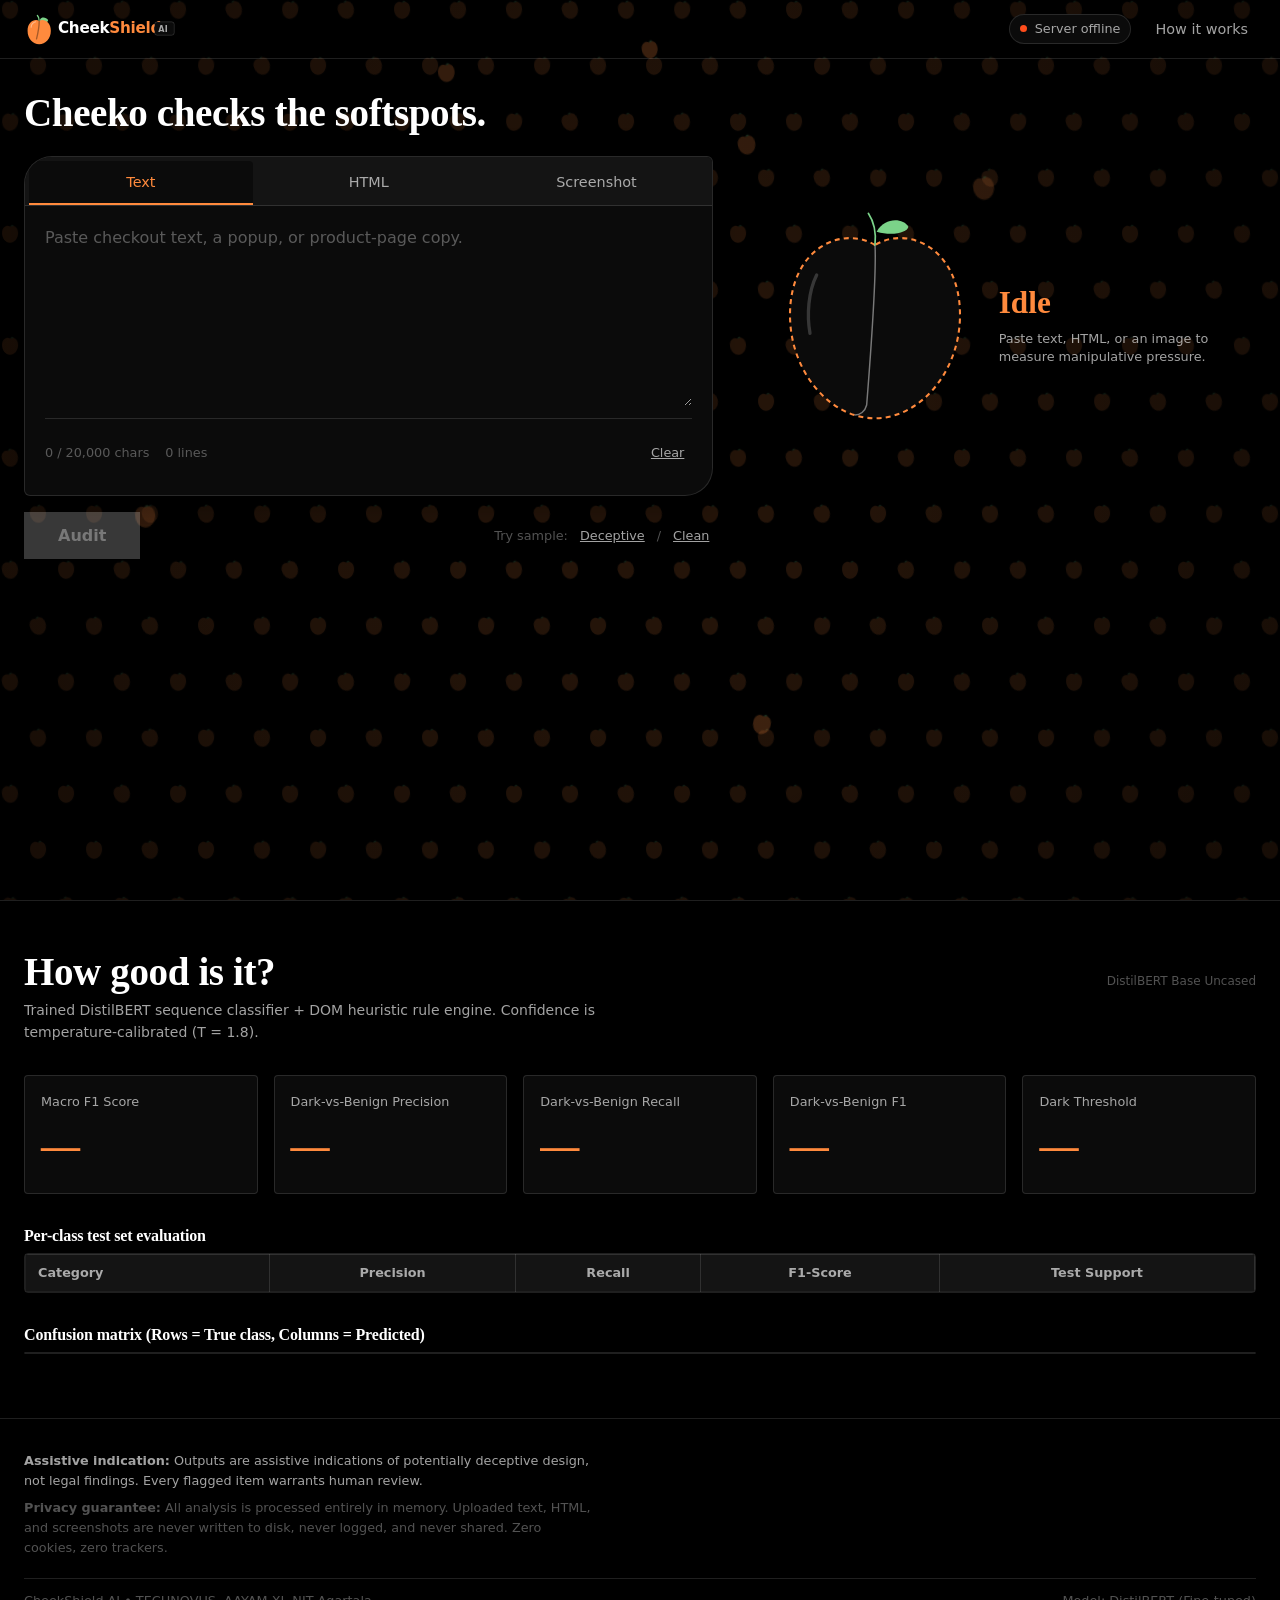
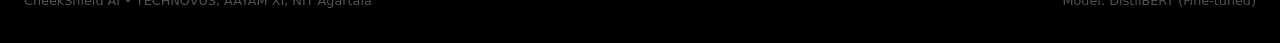
==== commit 26cffa95: "percentage fixed" ====
--- a/static/index.html
+++ b/static/index.html
@@ -203,11 +203,11 @@
             </div>
           </div>
 
-          <!-- Cheekometer Column (~42%) -->
+          <!-- Peach Outcome Column (~42%) -->
           <div class="hero-meter-col">
             <div class="meter-wrapper" id="meter-card">
               <!-- Peach SVG Container (Clickable Easter egg) -->
-              <div class="meter-svg-container" id="meter-svg-box" role="meter" aria-valuenow="0" aria-valuemin="0" aria-valuemax="100" aria-label="Cheekometer Exposure Level: 0 percent (Fresh)">
+              <div class="meter-svg-container" id="meter-svg-box" role="img" aria-label="Peach empty, nothing detected">
                 <svg id="meter-svg" class="meter-svg" viewBox="0 0 240 280">
                   <defs>
                     <!-- Clip path for fluid -->
@@ -243,15 +243,6 @@
                     stroke-dasharray="6 5"
                   />
 
-                  <!-- Measuring glass scale ticks on right edge -->
-                  <g id="meter-scale-ticks" stroke="rgba(255,255,255,0.4)" stroke-width="1.5" font-family="system-ui, sans-serif" font-size="8" fill="rgba(255,255,255,0.5)">
-                    <line x1="216" y1="230" x2="226" y2="230" /><text x="228" y="233">0</text>
-                    <line x1="220" y1="185" x2="228" y2="185" /><text x="230" y="188">25</text>
-                    <line x1="220" y1="140" x2="228" y2="140" /><text x="230" y="143">50</text>
-                    <line x1="216" y1="95" x2="226" y2="95" /><text x="228" y="98">75</text>
-                    <line x1="200" y1="55" x2="210" y2="55" /><text x="212" y="58">100</text>
-                  </g>
-
                   <!-- Cleft Line (above fluid, 45% white) -->
                   <path
                     id="meter-cleft"
@@ -278,24 +269,13 @@
                 </svg>
               </div>
 
-              <!-- Meter Data Side (Number, Band, Explainer) -->
+              <!-- Meter Data Side (Outcome & Explainer) -->
               <div class="meter-data">
-                <div class="meter-number-row">
-                  <span id="meter-number" class="meter-number">&ndash;</span>
-                  <span id="meter-percent-sign" class="meter-percent-sign" hidden>%</span>
-                </div>
                 <div id="meter-band" class="meter-band">Idle</div>
                 <p id="meter-explainer" class="meter-explainer">Paste text, HTML, or an image to measure manipulative pressure.</p>
-                <button type="button" id="meter-calc-toggle" class="meter-calc-link" aria-expanded="false" aria-controls="calc-popover">
-                  How is this calculated?
-                </button>
-              </div>
-
-              <!-- Calculation Popover (Section 7 Phase 3) -->
-              <div id="calc-popover" class="calc-popover" hidden>
-                <p>The Cheekometer adds up how much pressure the page puts on a shopper. Every flagged item counts by its risk and by how sure the check is. It rises quickly with the first few findings, then levels off.</p>
-                <p style="margin-top: 6px;">Both DistilBERT model predictions and rule-based checks contribute. It is an index for comparing pages, not the probability that anything is illegal.</p>
-              </div>
+              </div>
+            </div>
+          </div>
             </div>
           </div>
         </div>
@@ -358,18 +338,7 @@
                   <span class="leader" aria-hidden="true"></span>
                   <span id="receipt-elapsed-time" class="receipt-num">—</span>
                 </div>
-
-                <!-- Cheekometer Total Block -->
-                <div class="receipt-total-block">
-                  <div class="receipt-total-header">
-                    <span class="receipt-total-label">Cheekometer</span>
-                    <span id="receipt-exposure-val" class="receipt-total-number">0%</span>
-                  </div>
-                  <div id="receipt-exposure-band" class="receipt-total-band">Fresh</div>
-                  <div class="receipt-gauge-track" aria-hidden="true">
-                    <div id="receipt-gauge-fill" class="receipt-gauge-fill" style="width: 0%;"></div>
-                  </div>
-                </div>
+                <hr class="receipt-divider">
 
                 <!-- Disclaimer Stamp -->
                 <div class="receipt-stamp-container">
--- a/static/css/components.css
+++ b/static/css/components.css
@@ -356,7 +356,7 @@
 }
 
 /* ==========================================================================
-   Cheekometer (Section 6.1, Section 7 Phase 3)
+   Peach Outcome Meter (Section 6.1, Section 7 Phase 3)
    ========================================================================== */
 .meter-wrapper {
   display: flex;
@@ -399,30 +399,7 @@
   flex-direction: column;
   gap: var(--space-2);
   min-width: 0;
-}
-
-.meter-number-row {
-  display: flex;
-  align-items: baseline;
-  line-height: 1;
-}
-
-.meter-number {
-  font-family: var(--font-display);
-  font-size: var(--meter-number);
-  font-weight: 700;
-  color: var(--white);
-  letter-spacing: -0.04em;
-  font-variation-settings: "SOFT" 100, "WONK" 0, "opsz" 72;
-  line-height: 1;
-}
-
-.meter-percent-sign {
-  font-family: var(--font-display);
-  font-size: calc(var(--meter-number) * 0.4);
-  font-weight: 700;
-  color: var(--peach);
-  margin-left: var(--space-1);
+  justify-content: center;
 }
 
 .meter-band {
@@ -430,6 +407,8 @@
   font-size: var(--text-xl);
   font-weight: 700;
   color: var(--peach);
+  line-height: 1.2;
+  transition: opacity 300ms ease;
 }
 
 .meter-explainer {
@@ -437,21 +416,6 @@
   color: var(--white-dim);
   max-width: 28ch;
   line-height: 1.4;
-}
-
-.meter-calc-link {
-  font-size: var(--text-xs);
-  color: var(--white-faint);
-  text-decoration: underline;
-  cursor: pointer;
-  margin-top: var(--space-2);
-  background: none;
-  border: none;
-  text-align: left;
-}
-
-.meter-calc-link:hover {
-  color: var(--peach);
 }
 
 /* Meter analyzing state — loading message in band area */
@@ -472,27 +436,6 @@
   .meter-svg-container.wobble {
     animation: none;
   }
-}
-
-/* Calculation popover */
-.calc-popover {
-  position: absolute;
-  top: 100%;
-  left: 0;
-  right: 0;
-  background: var(--ink-1);
-  border: 1px solid var(--hairline-strong);
-  border-radius: var(--radius-md);
-  padding: var(--space-4);
-  font-size: var(--text-xs);
-  color: var(--white-dim);
-  line-height: 1.5;
-  box-shadow: 0 12px 32px rgba(0, 0, 0, 0.6);
-  z-index: 20;
-}
-
-.calc-popover[hidden] {
-  display: none !important;
 }
 
 /* ==========================================================================
@@ -676,60 +619,6 @@
   border-color: var(--peach);
 }
 
-/* Cheekometer Total line */
-.receipt-total-block {
-  margin-top: var(--space-3);
-  padding-top: var(--space-3);
-  border-top: 3px double rgba(0, 0, 0, 0.85);
-}
-
-.receipt-total-header {
-  display: flex;
-  justify-content: space-between;
-  align-items: baseline;
-}
-
-.receipt-total-label {
-  font-family: var(--font-display);
-  font-size: 1.15rem;
-  font-weight: 700;
-  color: var(--black);
-}
-
-.receipt-total-number {
-  font-family: var(--font-display);
-  font-size: 1.9rem;
-  font-weight: 700;
-  color: var(--black);
-  line-height: 1;
-  font-variant-numeric: tabular-nums;
-}
-
-.receipt-total-band {
-  font-family: var(--font-body);
-  font-size: 11px;
-  font-weight: 600;
-  color: #595959;
-  letter-spacing: 0.5px;
-  margin-top: 2px;
-  margin-bottom: var(--space-2);
-}
-
-.receipt-gauge-track {
-  width: 100%;
-  height: 8px;
-  background: var(--black);
-  border-radius: 4px;
-  overflow: hidden;
-}
-
-.receipt-gauge-fill {
-  height: 100%;
-  background: var(--peach);
-  border-radius: 4px;
-  transition: width 0.5s ease;
-}
-
 /* Disclaimer Stamp */
 .receipt-stamp-container {
   display: flex;
--- a/static/css/print.css
+++ b/static/css/print.css
@@ -25,10 +25,14 @@
   .receipt-export-options,
   .slab-footer,
   .btn-clear,
-  .meter-calc-link,
-  .calc-popover,
   .screenshot-viewer-container {
     display: none !important;
+  }
+
+  #meter-svg-box,
+  #meter-svg {
+    -webkit-print-color-adjust: exact !important;
+    print-color-adjust: exact !important;
   }
 
   .app-shell {
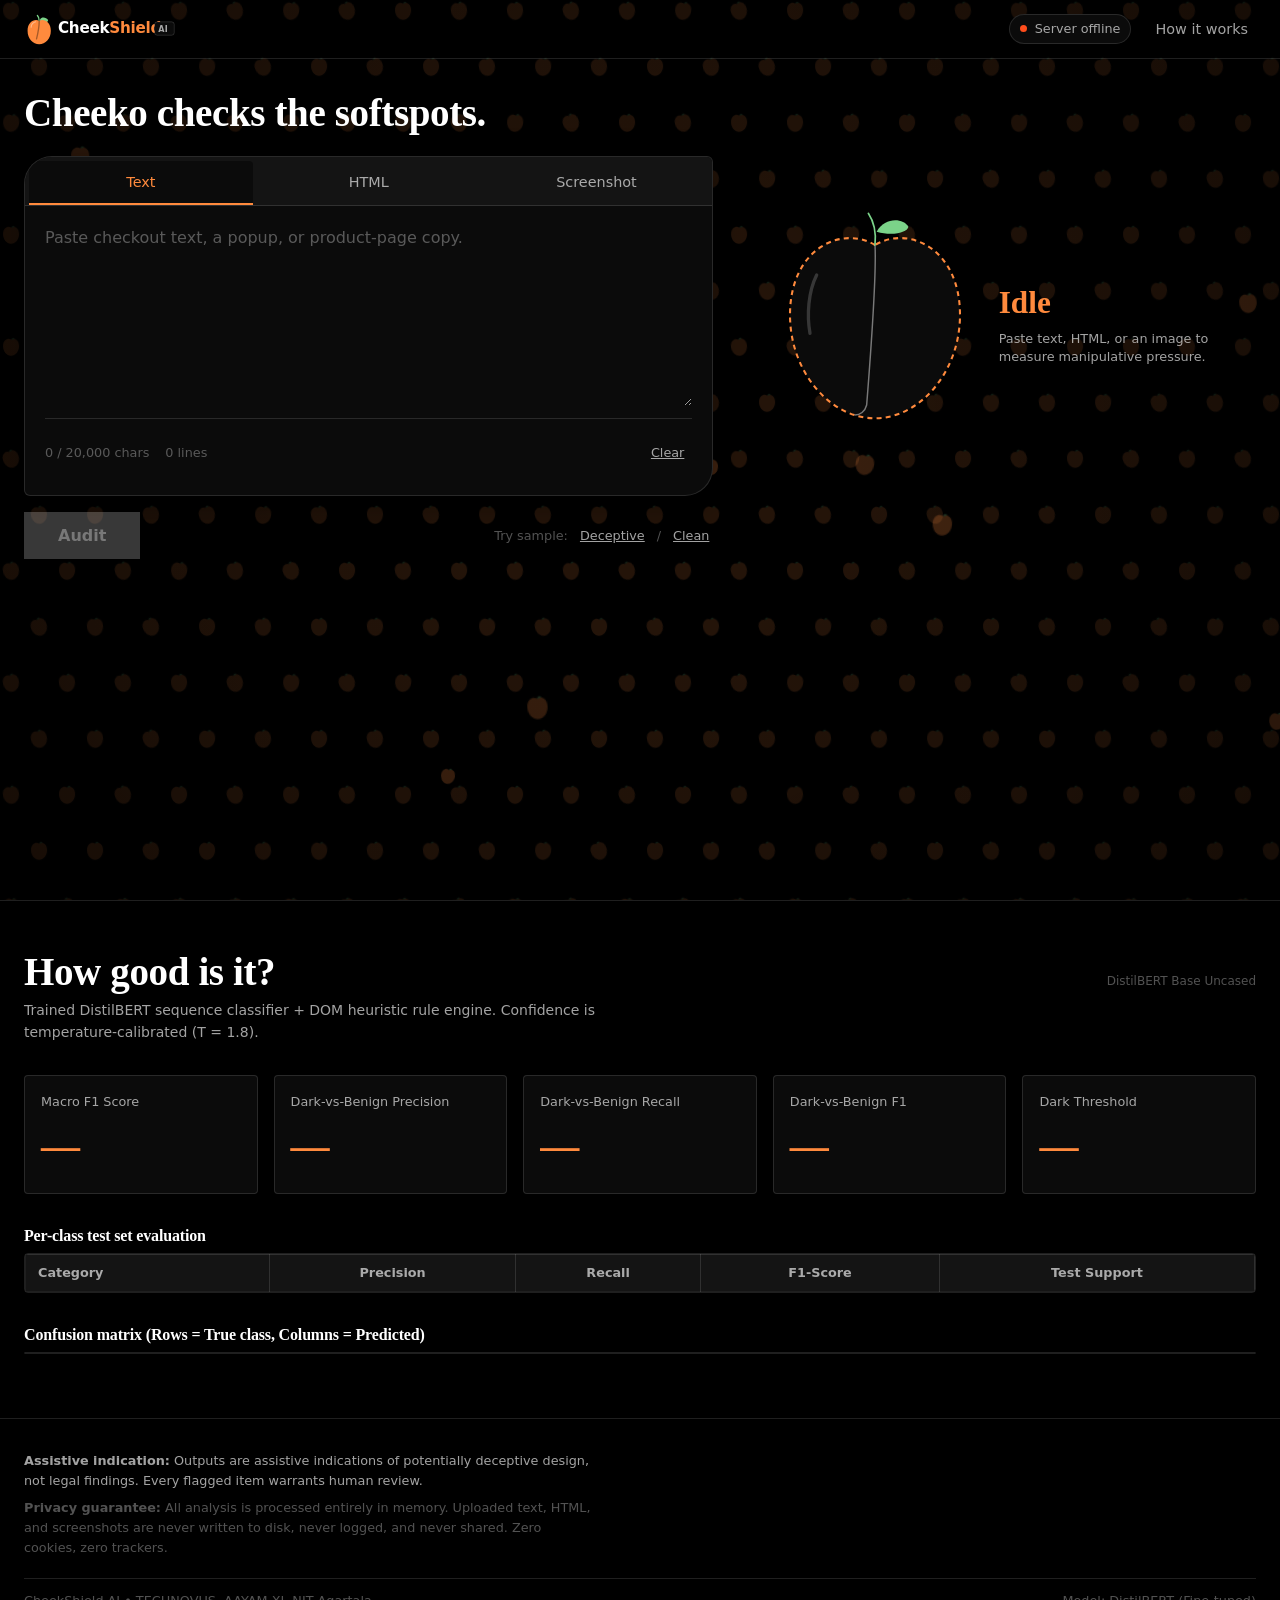
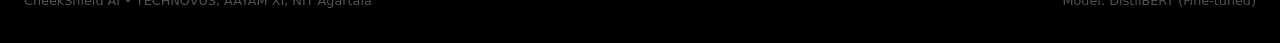
==== commit c0fb0bc1: "fixed ui" ====
--- a/static/index.html
+++ b/static/index.html
@@ -371,7 +371,7 @@
             </div>
 
             <!-- Evidence Header & Controls -->
-            <div class="evidence-header">
+            <div id="evidence-header" class="evidence-header" hidden>
               <h2 class="evidence-title">What we found</h2>
               <div class="evidence-controls">
                 <label for="evidence-filter" class="sr-only">Filter by source</label>
@@ -400,26 +400,6 @@
             <div id="routine-preselections-group" class="routine-group" hidden>
               <h3 style="font-size: 14px; color: var(--white-dim); margin-bottom: 8px;">Routine pre-selections (Benign convenience)</h3>
               <div id="routine-list" class="evidence-list"></div>
-            </div>
-
-            <!-- Checked & Fine (Collapsed details) -->
-            <details id="checked-fine-details" class="checked-details" hidden>
-              <summary id="checked-fine-summary" style="cursor: pointer; padding: 10px; background: var(--ink-1); border: 1px solid var(--hairline); border-radius: var(--radius-sm); font-size: 13px; color: var(--white-dim);">
-                Checked and fine (0)
-              </summary>
-              <div id="checked-fine-list" class="evidence-list" style="margin-top: 10px;"></div>
-            </details>
-
-            <!-- Clean State Display (Mandatory Section 7 Phase 4) -->
-            <div id="clean-state-box" class="clean-state-box" hidden>
-              <div class="clean-icon-wrap">
-                <svg class="icon" style="width: 28px; height: 28px;"><use href="#glyph-leaf-tick" /></svg>
-              </div>
-              <h3 class="clean-title">Fresh. No manipulation found.</h3>
-              <p class="clean-sub">
-                No deceptive patterns, countdown pressure, or hidden add-ons were detected in this input.
-                This is not a guarantee. Hidden checkout steps and dynamic backend pricing cannot be seen from this snippet.
-              </p>
             </div>
           </div>
         </div>
--- a/static/css/components.css
+++ b/static/css/components.css
@@ -1221,43 +1221,6 @@
   line-height: 1.4;
 }
 
-/* Clean state display */
-.clean-state-box {
-  padding: var(--space-10) var(--space-6);
-  background: var(--ink-1);
-  border: 1px solid var(--hairline);
-  border-radius: var(--radius-leaf);
-  display: flex;
-  flex-direction: column;
-  align-items: center;
-  text-align: center;
-  gap: var(--space-3);
-}
-
-.clean-icon-wrap {
-  width: 56px;
-  height: 56px;
-  border-radius: 50%;
-  border: 2px solid var(--leaf);
-  display: flex;
-  align-items: center;
-  justify-content: center;
-  color: var(--leaf);
-  margin-bottom: var(--space-2);
-}
-
-.clean-title {
-  font-size: var(--text-2xl);
-  font-weight: 700;
-  color: var(--white);
-}
-
-.clean-sub {
-  font-size: var(--text-sm);
-  color: var(--white-dim);
-  max-width: 52ch;
-}
-
 /* ==========================================================================
    Model Panel ("How good is it?" Section 7 Phase 5)
    ========================================================================== */
